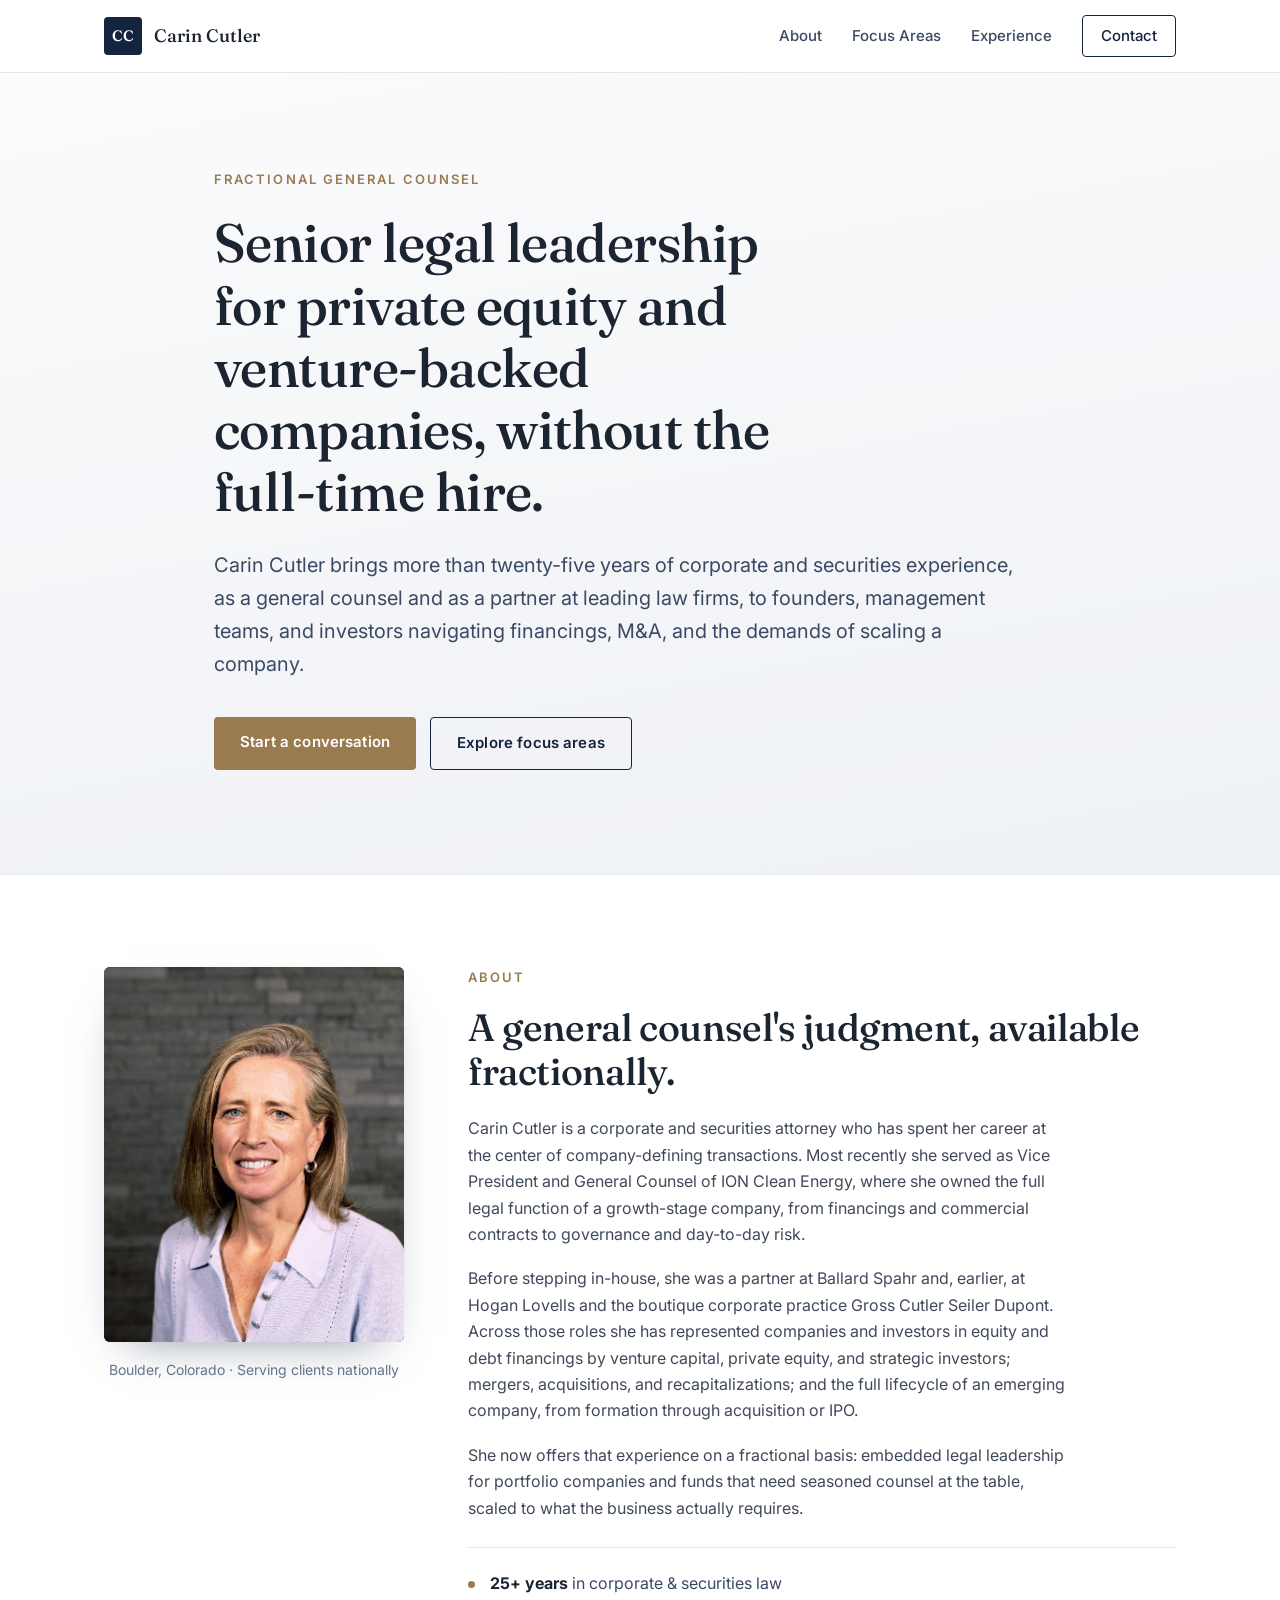
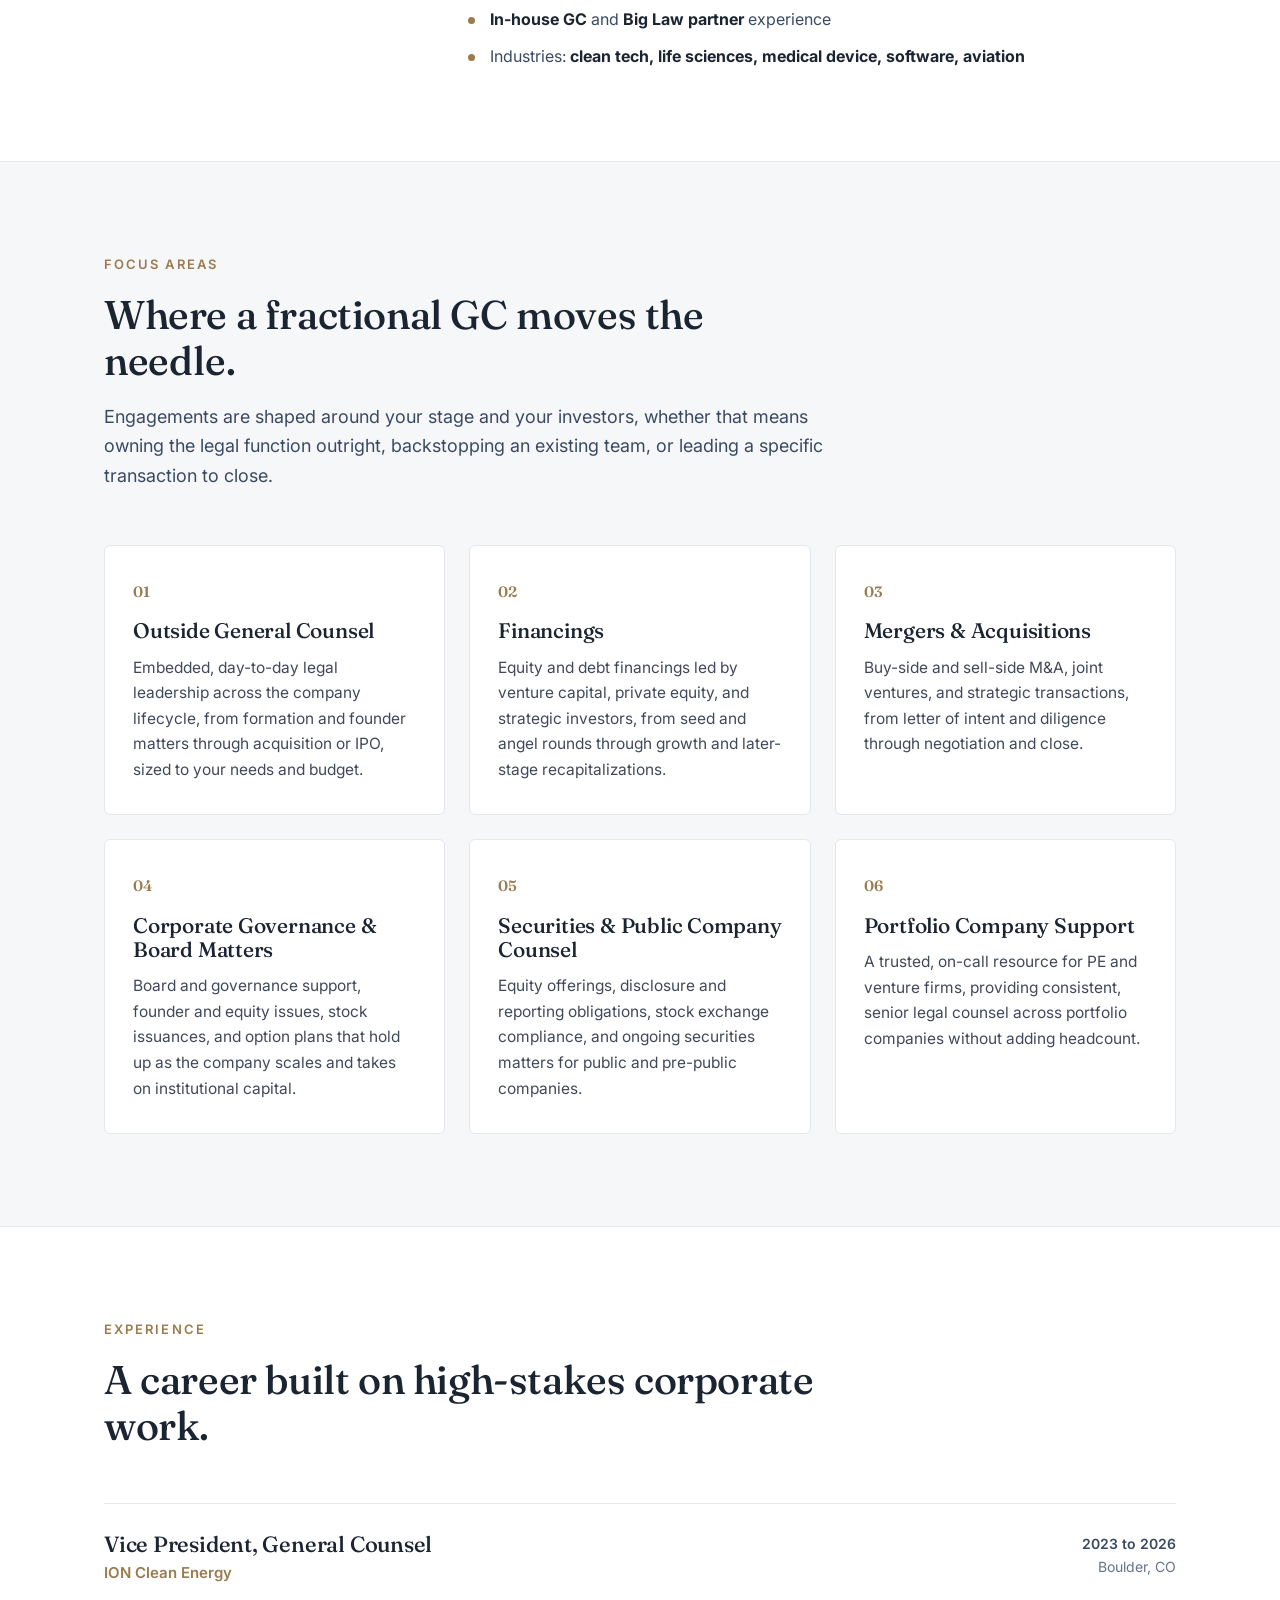
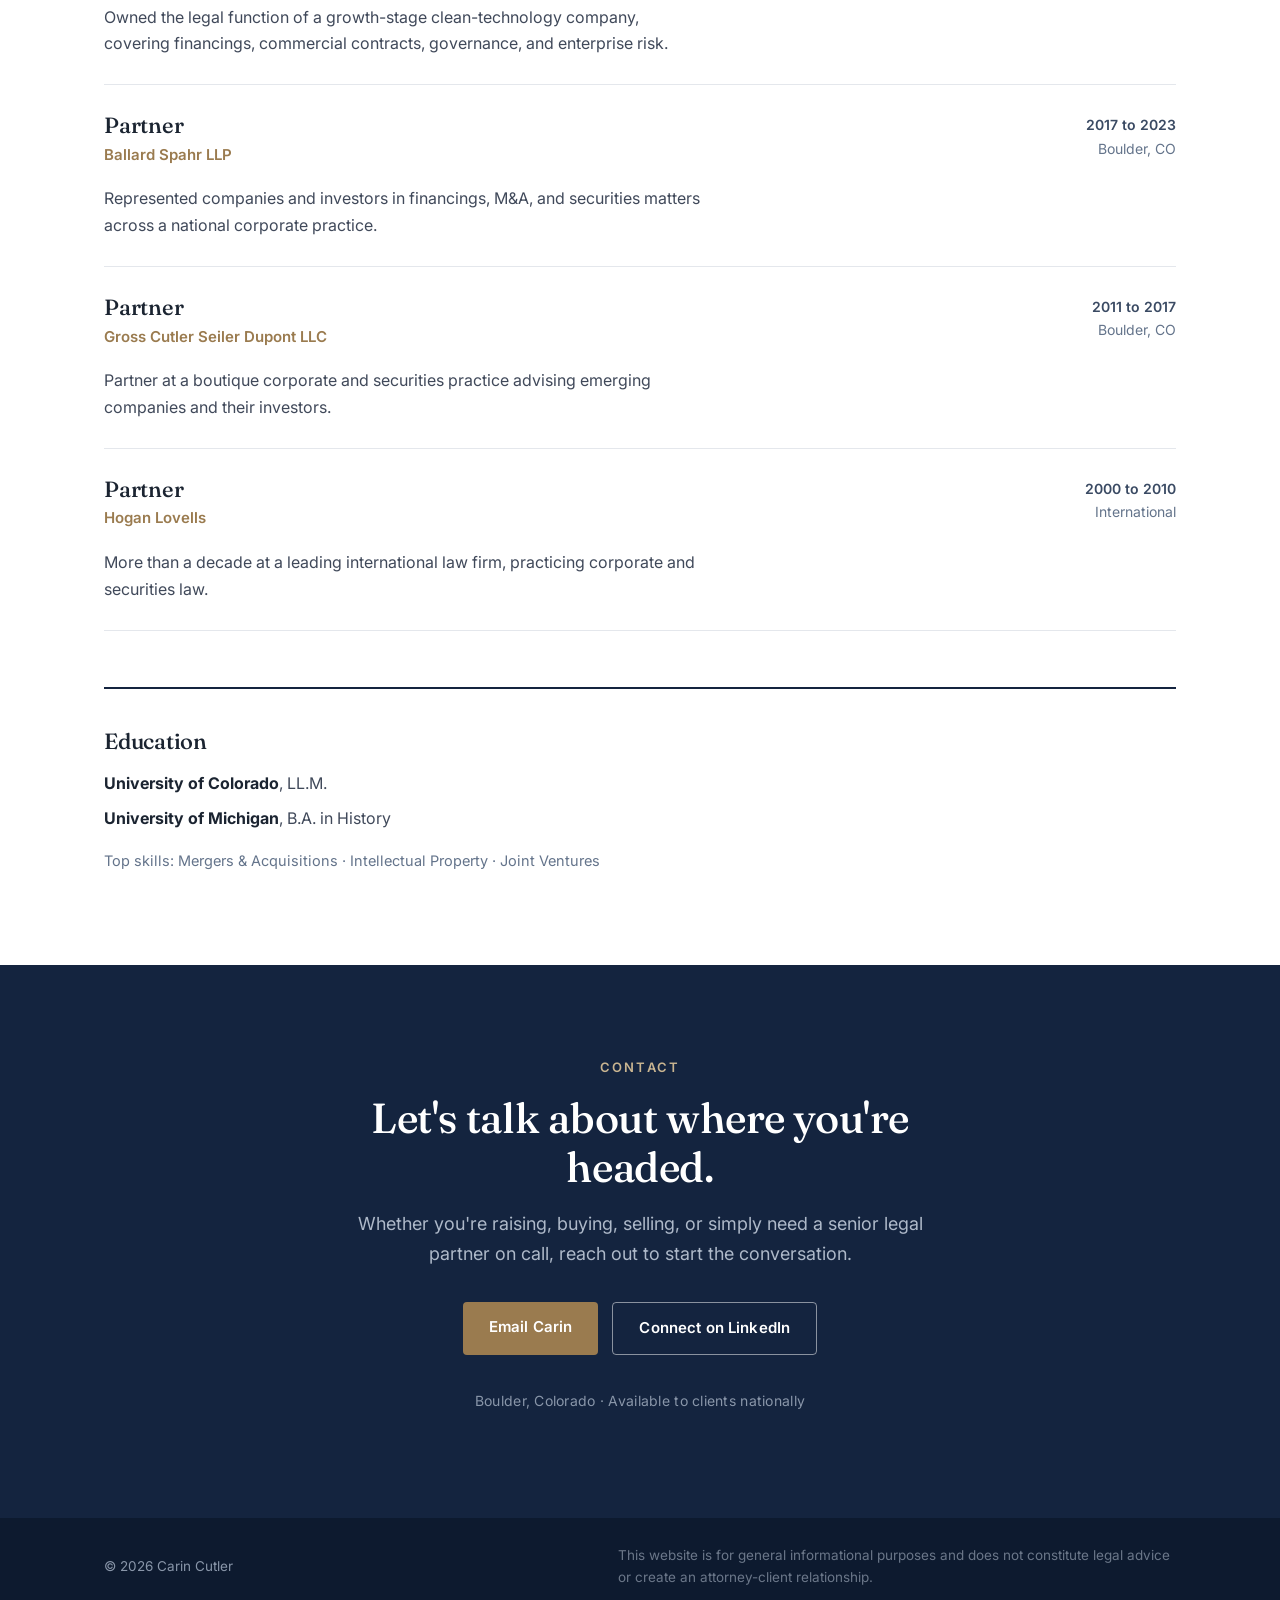
==== index.html @ dce1e3b2 "Remove em/en dashes from copy; rewrite for professional flow Co-Authored-By: Claude Opus 4.8 <norepl" ====
<!DOCTYPE html>
<html lang="en">
<head>
  <meta charset="UTF-8" />
  <meta name="viewport" content="width=device-width, initial-scale=1.0" />
  <title>Carin Cutler | Fractional General Counsel</title>
  <meta name="description" content="Carin Cutler provides fractional General Counsel services to private equity and venture-backed companies across corporate, securities, financings, and M&A matters." />
  <link rel="preconnect" href="https://fonts.googleapis.com" />
  <link rel="preconnect" href="https://fonts.gstatic.com" crossorigin />
  <link href="https://fonts.googleapis.com/css2?family=Fraunces:opsz,wght@9..144,400;9..144,500;9..144,600&family=Inter:wght@400;500;600&display=swap" rel="stylesheet" />
  <link rel="stylesheet" href="styles.css" />
</head>
<body>
  <header class="site-header" id="top">
    <div class="wrap header-inner">
      <a class="brand" href="#top">
        <span class="brand-mark">CC</span>
        <span class="brand-name">Carin Cutler</span>
      </a>
      <nav class="nav" aria-label="Primary">
        <a href="#about">About</a>
        <a href="#focus">Focus Areas</a>
        <a href="#experience">Experience</a>
        <a href="#contact" class="nav-cta">Contact</a>
      </nav>
    </div>
  </header>

  <main>
    <!-- HERO -->
    <section class="hero">
      <div class="wrap hero-inner">
        <p class="eyebrow">Fractional General Counsel</p>
        <h1>Senior legal leadership for private equity and venture-backed companies, without the full-time hire.</h1>
        <p class="lede">
          Carin Cutler brings more than twenty-five years of corporate and securities experience, as a
          general counsel and as a partner at leading law firms, to founders, management teams, and investors
          navigating financings, M&amp;A, and the demands of scaling a company.
        </p>
        <div class="hero-actions">
          <a class="btn btn-primary" href="#contact">Start a conversation</a>
          <a class="btn btn-ghost" href="#focus">Explore focus areas</a>
        </div>
      </div>
    </section>

    <!-- ABOUT -->
    <section class="section" id="about">
      <div class="wrap about-grid">
        <div class="about-portrait">
          <img class="portrait-frame" src="carin.jpg" alt="Carin Cutler" width="800" height="800" />
          <p class="portrait-note">Boulder, Colorado · Serving clients nationally</p>
        </div>
        <div class="about-body">
          <p class="section-label">About</p>
          <h2>A general counsel's judgment, available fractionally.</h2>
          <p>
            Carin Cutler is a corporate and securities attorney who has spent her career at the center of
            company-defining transactions. Most recently she served as Vice President and General Counsel of
            ION Clean Energy, where she owned the full legal function of a growth-stage company, from
            financings and commercial contracts to governance and day-to-day risk.
          </p>
          <p>
            Before stepping in-house, she was a partner at Ballard Spahr and, earlier, at Hogan Lovells and the
            boutique corporate practice Gross Cutler Seiler Dupont. Across those roles she has represented
            companies and investors in equity and debt financings by venture capital, private equity, and
            strategic investors; mergers, acquisitions, and recapitalizations; and the full lifecycle of an
            emerging company, from formation through acquisition or IPO.
          </p>
          <p>
            She now offers that experience on a fractional basis: embedded legal leadership for portfolio
            companies and funds that need seasoned counsel at the table, scaled to what the business actually
            requires.
          </p>
          <ul class="cred-list">
            <li><strong>25+ years</strong> in corporate &amp; securities law</li>
            <li><strong>In-house GC</strong> and <strong>Big Law partner</strong> experience</li>
            <li>Industries: <strong>clean tech, life sciences, medical device, software, aviation</strong></li>
          </ul>
        </div>
      </div>
    </section>

    <!-- FOCUS AREAS -->
    <section class="section section-alt" id="focus">
      <div class="wrap">
        <div class="section-head">
          <p class="section-label">Focus Areas</p>
          <h2>Where a fractional GC moves the needle.</h2>
          <p class="section-intro">
            Engagements are shaped around your stage and your investors, whether that means owning the legal
            function outright, backstopping an existing team, or leading a specific transaction to close.
          </p>
        </div>
        <div class="cards">
          <article class="card">
            <span class="card-num">01</span>
            <h3>Outside General Counsel</h3>
            <p>Embedded, day-to-day legal leadership across the company lifecycle, from formation and founder
               matters through acquisition or IPO, sized to your needs and budget.</p>
          </article>
          <article class="card">
            <span class="card-num">02</span>
            <h3>Financings</h3>
            <p>Equity and debt financings led by venture capital, private equity, and strategic investors, from
               seed and angel rounds through growth and later-stage recapitalizations.</p>
          </article>
          <article class="card">
            <span class="card-num">03</span>
            <h3>Mergers &amp; Acquisitions</h3>
            <p>Buy-side and sell-side M&amp;A, joint ventures, and strategic transactions, from letter of intent
               and diligence through negotiation and close.</p>
          </article>
          <article class="card">
            <span class="card-num">04</span>
            <h3>Corporate Governance &amp; Board Matters</h3>
            <p>Board and governance support, founder and equity issues, stock issuances, and option plans that
               hold up as the company scales and takes on institutional capital.</p>
          </article>
          <article class="card">
            <span class="card-num">05</span>
            <h3>Securities &amp; Public Company Counsel</h3>
            <p>Equity offerings, disclosure and reporting obligations, stock exchange compliance, and ongoing
               securities matters for public and pre-public companies.</p>
          </article>
          <article class="card">
            <span class="card-num">06</span>
            <h3>Portfolio Company Support</h3>
            <p>A trusted, on-call resource for PE and venture firms, providing consistent, senior legal counsel
               across portfolio companies without adding headcount.</p>
          </article>
        </div>
      </div>
    </section>

    <!-- EXPERIENCE -->
    <section class="section" id="experience">
      <div class="wrap">
        <div class="section-head">
          <p class="section-label">Experience</p>
          <h2>A career built on high-stakes corporate work.</h2>
        </div>
        <ol class="timeline">
          <li class="tl-item">
            <div class="tl-role">
              <h3>Vice President, General Counsel</h3>
              <span class="tl-org">ION Clean Energy</span>
            </div>
            <div class="tl-meta">
              <span class="tl-date">2023 to 2026</span>
              <span class="tl-loc">Boulder, CO</span>
            </div>
            <p class="tl-desc">Owned the legal function of a growth-stage clean-technology company, covering
               financings, commercial contracts, governance, and enterprise risk.</p>
          </li>
          <li class="tl-item">
            <div class="tl-role">
              <h3>Partner</h3>
              <span class="tl-org">Ballard Spahr LLP</span>
            </div>
            <div class="tl-meta">
              <span class="tl-date">2017 to 2023</span>
              <span class="tl-loc">Boulder, CO</span>
            </div>
            <p class="tl-desc">Represented companies and investors in financings, M&amp;A, and securities matters
               across a national corporate practice.</p>
          </li>
          <li class="tl-item">
            <div class="tl-role">
              <h3>Partner</h3>
              <span class="tl-org">Gross Cutler Seiler Dupont LLC</span>
            </div>
            <div class="tl-meta">
              <span class="tl-date">2011 to 2017</span>
              <span class="tl-loc">Boulder, CO</span>
            </div>
            <p class="tl-desc">Partner at a boutique corporate and securities practice advising emerging companies
               and their investors.</p>
          </li>
          <li class="tl-item">
            <div class="tl-role">
              <h3>Partner</h3>
              <span class="tl-org">Hogan Lovells</span>
            </div>
            <div class="tl-meta">
              <span class="tl-date">2000 to 2010</span>
              <span class="tl-loc">International</span>
            </div>
            <p class="tl-desc">More than a decade at a leading international law firm, practicing corporate and
               securities law.</p>
          </li>
        </ol>

        <div class="edu">
          <h3 class="edu-title">Education</h3>
          <ul class="edu-list">
            <li><strong>University of Colorado</strong>, LL.M.</li>
            <li><strong>University of Michigan</strong>, B.A. in History</li>
          </ul>
          <p class="edu-note">Top skills: Mergers &amp; Acquisitions · Intellectual Property · Joint Ventures</p>
        </div>
      </div>
    </section>

    <!-- CONTACT -->
    <section class="section section-dark" id="contact">
      <div class="wrap contact-inner">
        <p class="section-label light">Contact</p>
        <h2>Let's talk about where you're headed.</h2>
        <p class="contact-lede">
          Whether you're raising, buying, selling, or simply need a senior legal partner on call, reach out to
          start the conversation.
        </p>
        <div class="contact-actions">
          <a class="btn btn-primary" href="mailto:carin@mccauleyst.com">Email Carin</a>
          <a class="btn btn-ghost light" href="https://www.linkedin.com/in/carin-cutler-2821a03/" target="_blank" rel="noopener">Connect on LinkedIn</a>
        </div>
        <p class="contact-fineprint">Boulder, Colorado · Available to clients nationally</p>
      </div>
    </section>
  </main>

  <footer class="site-footer">
    <div class="wrap footer-inner">
      <span>© <span id="year"></span> Carin Cutler</span>
      <span class="footer-disclaimer">This website is for general informational purposes and does not constitute legal advice or create an attorney-client relationship.</span>
    </div>
  </footer>

  <script>
    document.getElementById('year').textContent = new Date().getFullYear();
  </script>
</body>
</html>
---- styles.css ----
/* ------------------------------------------------------------------
   Carin Cutler — Fractional General Counsel
   Clean, corporate style. Navy / slate palette.
------------------------------------------------------------------- */

:root {
  --navy: #14243f;
  --navy-deep: #0d1a2f;
  --slate: #3a4a63;
  --slate-light: #64748b;
  --accent: #9a7b4f;      /* muted brass — restrained, premium */
  --ink: #1b2431;
  --body: #40495a;
  --line: #e4e7ec;
  --bg: #ffffff;
  --bg-alt: #f6f7f9;
  --bg-dark: #14243f;
  --max: 1120px;
  --serif: "Fraunces", Georgia, "Times New Roman", serif;
  --sans: "Inter", -apple-system, BlinkMacSystemFont, "Segoe UI", Roboto, Helvetica, Arial, sans-serif;
}

* { box-sizing: border-box; }

html { scroll-behavior: smooth; }

body {
  margin: 0;
  font-family: var(--sans);
  color: var(--body);
  background: var(--bg);
  line-height: 1.65;
  -webkit-font-smoothing: antialiased;
  text-rendering: optimizeLegibility;
}

.wrap {
  width: 100%;
  max-width: var(--max);
  margin: 0 auto;
  padding: 0 24px;
}

h1, h2, h3 {
  font-family: var(--serif);
  color: var(--ink);
  font-weight: 500;
  letter-spacing: -0.01em;
  line-height: 1.15;
  margin: 0;
}

a { color: var(--navy); text-decoration: none; }

/* ---------- Header ---------- */
.site-header {
  position: sticky;
  top: 0;
  z-index: 50;
  background: rgba(255, 255, 255, 0.9);
  backdrop-filter: saturate(180%) blur(10px);
  border-bottom: 1px solid var(--line);
}
.header-inner {
  display: flex;
  align-items: center;
  justify-content: space-between;
  height: 72px;
}
.brand { display: inline-flex; align-items: center; gap: 12px; }
.brand-mark {
  display: grid;
  place-items: center;
  width: 38px; height: 38px;
  background: var(--navy);
  color: #fff;
  font-family: var(--serif);
  font-weight: 600;
  font-size: 15px;
  letter-spacing: 0.02em;
  border-radius: 4px;
}
.brand-name {
  font-family: var(--serif);
  font-size: 18px;
  color: var(--ink);
  font-weight: 500;
}
.nav { display: flex; align-items: center; gap: 30px; }
.nav a {
  font-size: 15px;
  color: var(--slate);
  font-weight: 500;
  transition: color 0.15s ease;
}
.nav a:hover { color: var(--navy); }
.nav-cta {
  padding: 8px 18px;
  border: 1px solid var(--navy);
  border-radius: 4px;
  color: var(--navy) !important;
}
.nav-cta:hover { background: var(--navy); color: #fff !important; }

/* ---------- Buttons ---------- */
.btn {
  display: inline-block;
  padding: 13px 26px;
  border-radius: 4px;
  font-weight: 600;
  font-size: 15px;
  letter-spacing: 0.01em;
  transition: transform 0.12s ease, background 0.15s ease, color 0.15s ease;
}
.btn:hover { transform: translateY(-1px); }
.btn-primary { background: var(--accent); color: #fff; }
.btn-primary:hover { background: #856a43; }
.btn-ghost { border: 1px solid var(--navy); color: var(--navy); }
.btn-ghost:hover { background: var(--navy); color: #fff; }
.btn-ghost.light { border-color: rgba(255,255,255,0.5); color: #fff; }
.btn-ghost.light:hover { background: #fff; color: var(--navy); }

/* ---------- Hero ---------- */
.hero {
  background: linear-gradient(170deg, #fbfbfc 0%, #eef1f5 100%);
  border-bottom: 1px solid var(--line);
}
.hero-inner {
  padding: 96px 24px 104px;
  max-width: 900px;
}
.eyebrow {
  text-transform: uppercase;
  letter-spacing: 0.16em;
  font-size: 13px;
  font-weight: 600;
  color: var(--accent);
  margin: 0 0 22px;
}
.hero h1 {
  font-size: clamp(34px, 5vw, 54px);
  max-width: 16ch;
  margin-bottom: 26px;
}
.lede {
  font-size: clamp(17px, 2vw, 20px);
  color: var(--slate);
  max-width: 62ch;
  margin: 0 0 36px;
}
.hero-actions { display: flex; flex-wrap: wrap; gap: 14px; }

/* ---------- Sections ---------- */
.section { padding: 92px 0; }
.section-alt { background: var(--bg-alt); border-top: 1px solid var(--line); border-bottom: 1px solid var(--line); }
.section-label {
  text-transform: uppercase;
  letter-spacing: 0.16em;
  font-size: 13px;
  font-weight: 600;
  color: var(--accent);
  margin: 0 0 16px;
}
.section-label.light { color: #c9b591; }
.section-head { max-width: 720px; margin-bottom: 54px; }
.section-head h2 { font-size: clamp(28px, 3.6vw, 40px); margin-bottom: 18px; }
.section-intro { font-size: 18px; color: var(--slate); margin: 0; }

/* ---------- About ---------- */
.about-grid {
  display: grid;
  grid-template-columns: 300px 1fr;
  gap: 64px;
  align-items: start;
}
.portrait-frame {
  aspect-ratio: 4 / 5;
  background: linear-gradient(160deg, var(--navy) 0%, var(--navy-deep) 100%);
  border-radius: 6px;
  display: grid;
  place-items: center;
  box-shadow: 0 20px 45px -25px rgba(20, 36, 63, 0.55);
}
img.portrait-frame {
  display: block;
  width: 100%;
  height: auto;
  object-fit: cover;
  object-position: center top;
}
.portrait-mono {
  font-family: var(--serif);
  font-size: 72px;
  color: rgba(255,255,255,0.92);
  letter-spacing: 0.04em;
}
.portrait-note {
  margin: 16px 0 0;
  font-size: 14px;
  color: var(--slate-light);
  text-align: center;
}
.about-body h2 { font-size: clamp(26px, 3.4vw, 38px); margin-bottom: 22px; }
.about-body p { margin: 0 0 18px; max-width: 60ch; }
.cred-list {
  list-style: none;
  padding: 22px 0 0;
  margin: 26px 0 0;
  border-top: 1px solid var(--line);
  display: grid;
  gap: 10px;
}
.cred-list li { position: relative; padding-left: 22px; color: var(--slate); }
.cred-list li::before {
  content: "";
  position: absolute; left: 0; top: 11px;
  width: 7px; height: 7px;
  background: var(--accent);
  border-radius: 50%;
}
.cred-list strong { color: var(--ink); }

/* ---------- Cards ---------- */
.cards {
  display: grid;
  grid-template-columns: repeat(3, 1fr);
  gap: 24px;
}
.card {
  background: #fff;
  border: 1px solid var(--line);
  border-radius: 6px;
  padding: 32px 28px;
  transition: transform 0.15s ease, box-shadow 0.2s ease, border-color 0.2s ease;
}
.card:hover {
  transform: translateY(-3px);
  box-shadow: 0 18px 40px -28px rgba(20, 36, 63, 0.5);
  border-color: #d3d8e0;
}
.card-num {
  font-family: var(--serif);
  font-size: 15px;
  color: var(--accent);
  font-weight: 600;
}
.card h3 { font-size: 21px; margin: 14px 0 12px; }
.card p { margin: 0; font-size: 15.5px; color: var(--body); }

/* ---------- Timeline ---------- */
.timeline { list-style: none; margin: 0; padding: 0; }
.tl-item {
  display: grid;
  grid-template-columns: 1fr 220px;
  gap: 12px 40px;
  padding: 28px 0;
  border-top: 1px solid var(--line);
}
.tl-item:last-child { border-bottom: 1px solid var(--line); }
.tl-role h3 { font-size: 22px; }
.tl-org { display: block; margin-top: 4px; color: var(--accent); font-weight: 600; font-size: 15px; }
.tl-meta { text-align: right; color: var(--slate-light); font-size: 14px; }
.tl-meta .tl-date { display: block; font-weight: 600; color: var(--slate); }
.tl-desc { grid-column: 1 / 2; margin: 6px 0 0; max-width: 60ch; }

.edu { margin-top: 56px; padding-top: 40px; border-top: 2px solid var(--navy); }
.edu-title { font-size: 22px; margin-bottom: 16px; }
.edu-list { list-style: none; padding: 0; margin: 0 0 18px; display: grid; gap: 8px; }
.edu-list strong { color: var(--ink); }
.edu-note { color: var(--slate-light); font-size: 14.5px; margin: 0; }

/* ---------- Contact (dark) ---------- */
.section-dark { background: var(--bg-dark); color: #cdd5e0; }
.contact-inner { max-width: 720px; text-align: center; margin: 0 auto; }
.section-dark h2 { color: #fff; font-size: clamp(28px, 3.8vw, 42px); margin-bottom: 18px; }
.contact-lede { font-size: 18px; color: #aeb9c9; margin: 0 auto 34px; max-width: 54ch; }
.contact-actions { display: flex; flex-wrap: wrap; gap: 14px; justify-content: center; }
.contact-fineprint { margin-top: 34px; font-size: 14px; color: #8996a9; letter-spacing: 0.02em; }

/* ---------- Footer ---------- */
.site-footer {
  background: var(--navy-deep);
  color: #8996a9;
  padding: 26px 0;
  font-size: 13.5px;
}
.footer-inner {
  display: flex;
  flex-wrap: wrap;
  gap: 10px 28px;
  align-items: center;
  justify-content: space-between;
}
.footer-disclaimer { max-width: 62ch; color: #6b7789; }

/* ---------- Responsive ---------- */
@media (max-width: 860px) {
  .nav { gap: 18px; }
  .nav a:not(.nav-cta) { display: none; }
  .about-grid { grid-template-columns: 1fr; gap: 36px; }
  .portrait-frame { max-width: 260px; }
  .portrait-note { text-align: left; }
  .cards { grid-template-columns: 1fr; }
  .tl-item { grid-template-columns: 1fr; }
  .tl-meta { text-align: left; }
  .tl-desc { grid-column: 1; }
}
@media (max-width: 520px) {
  .hero-inner { padding: 64px 24px 72px; }
  .section { padding: 64px 0; }
}
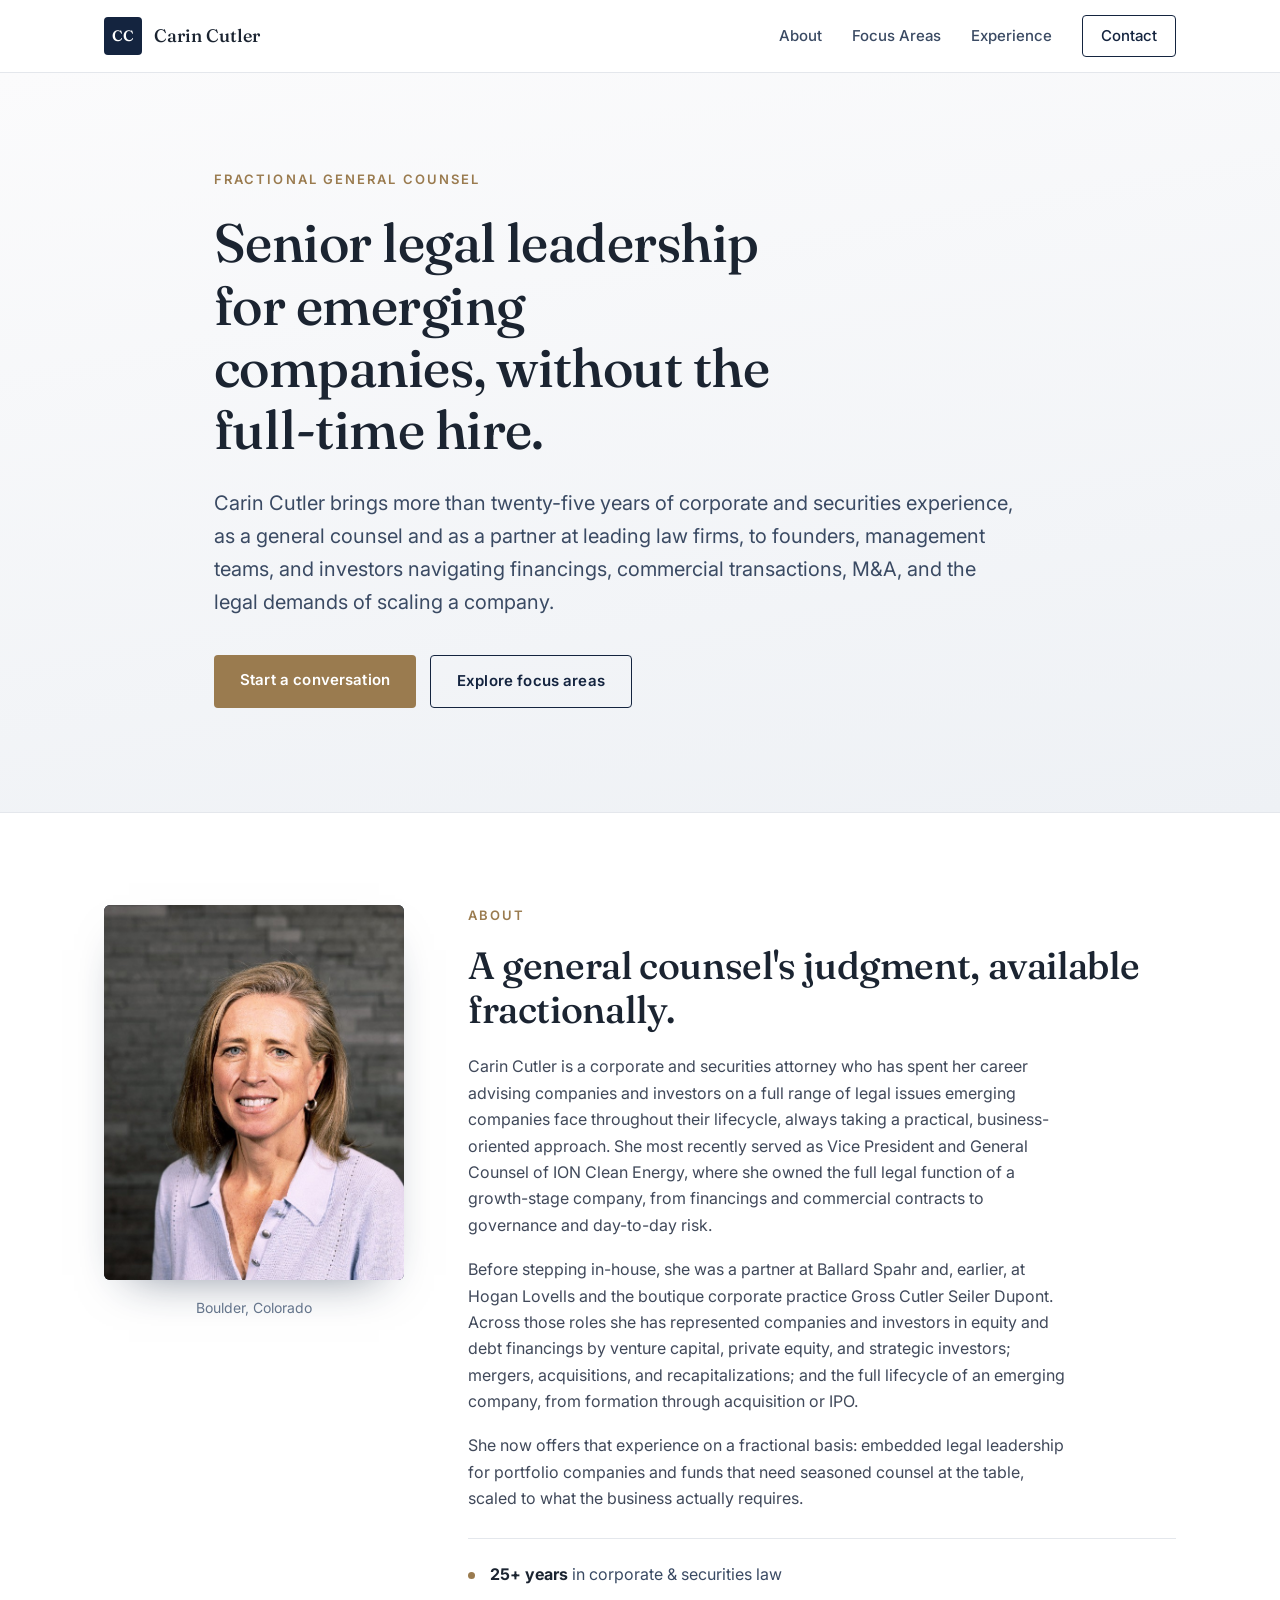
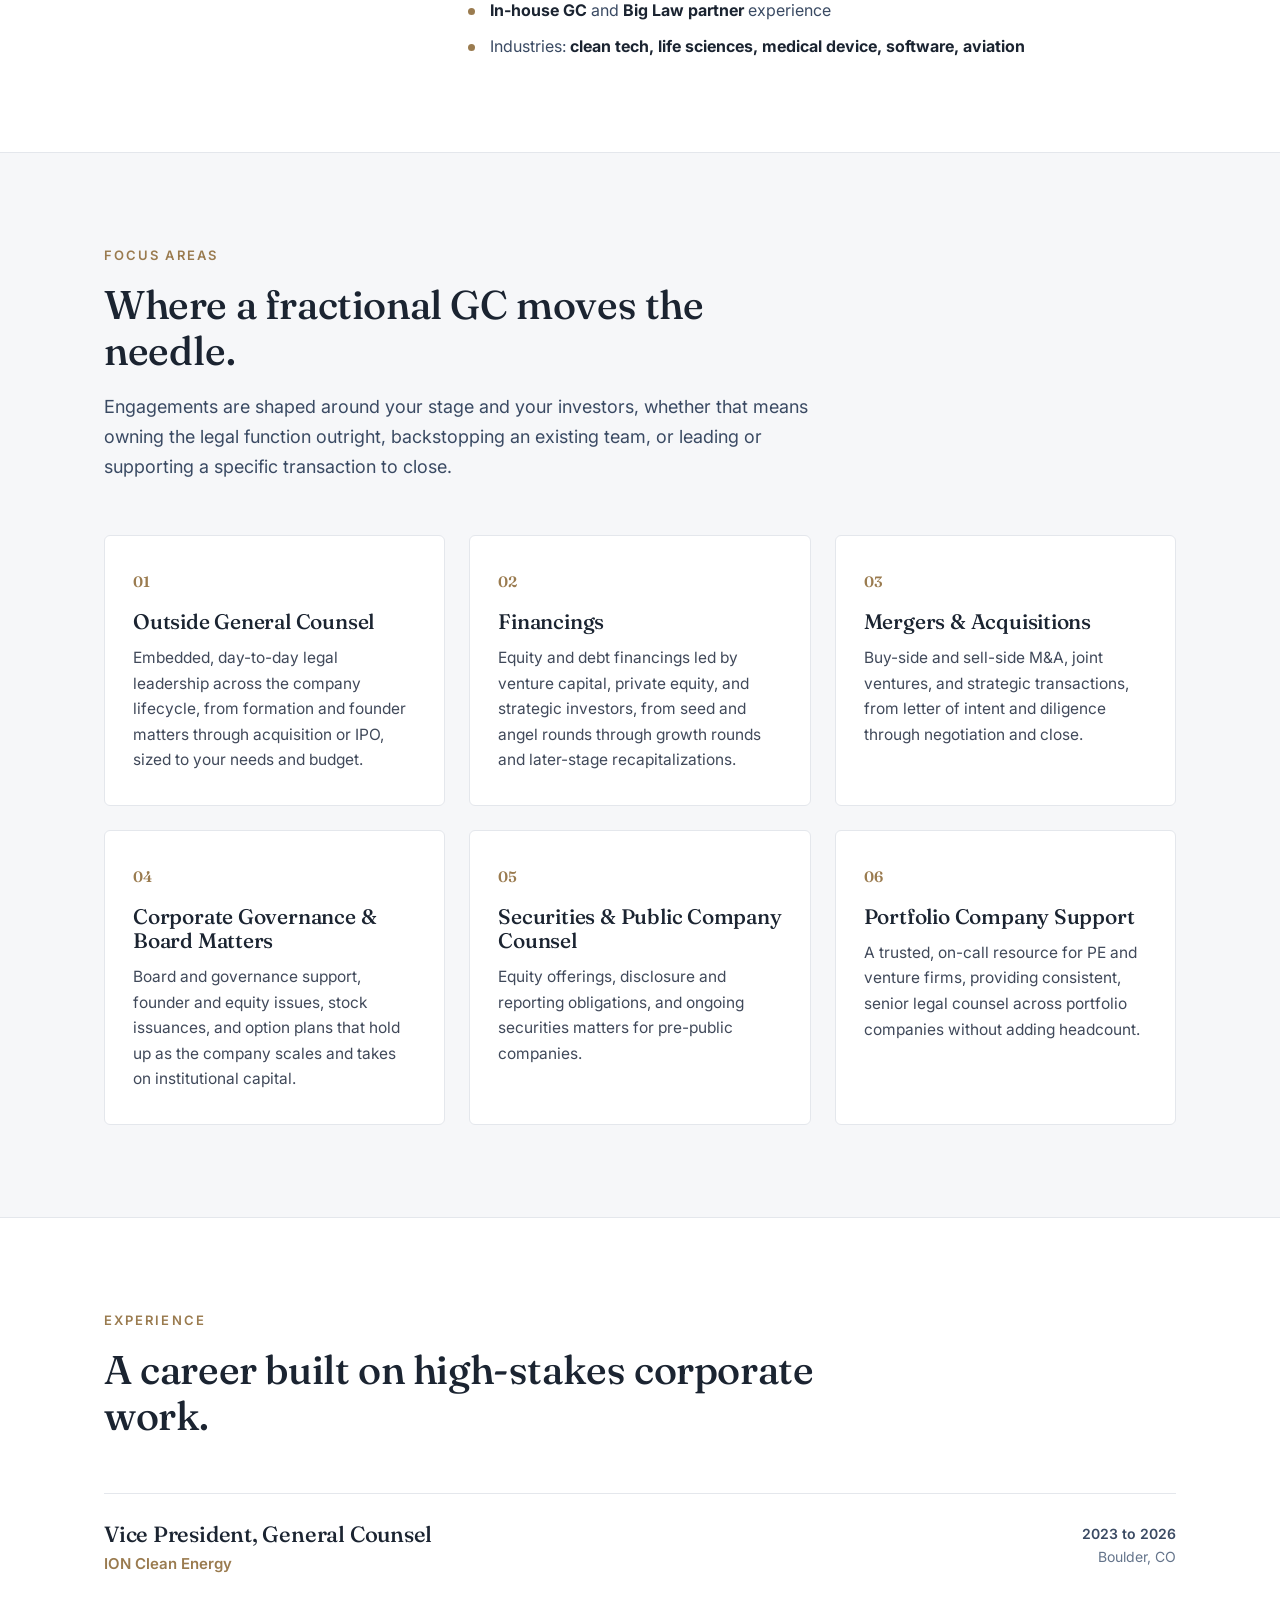
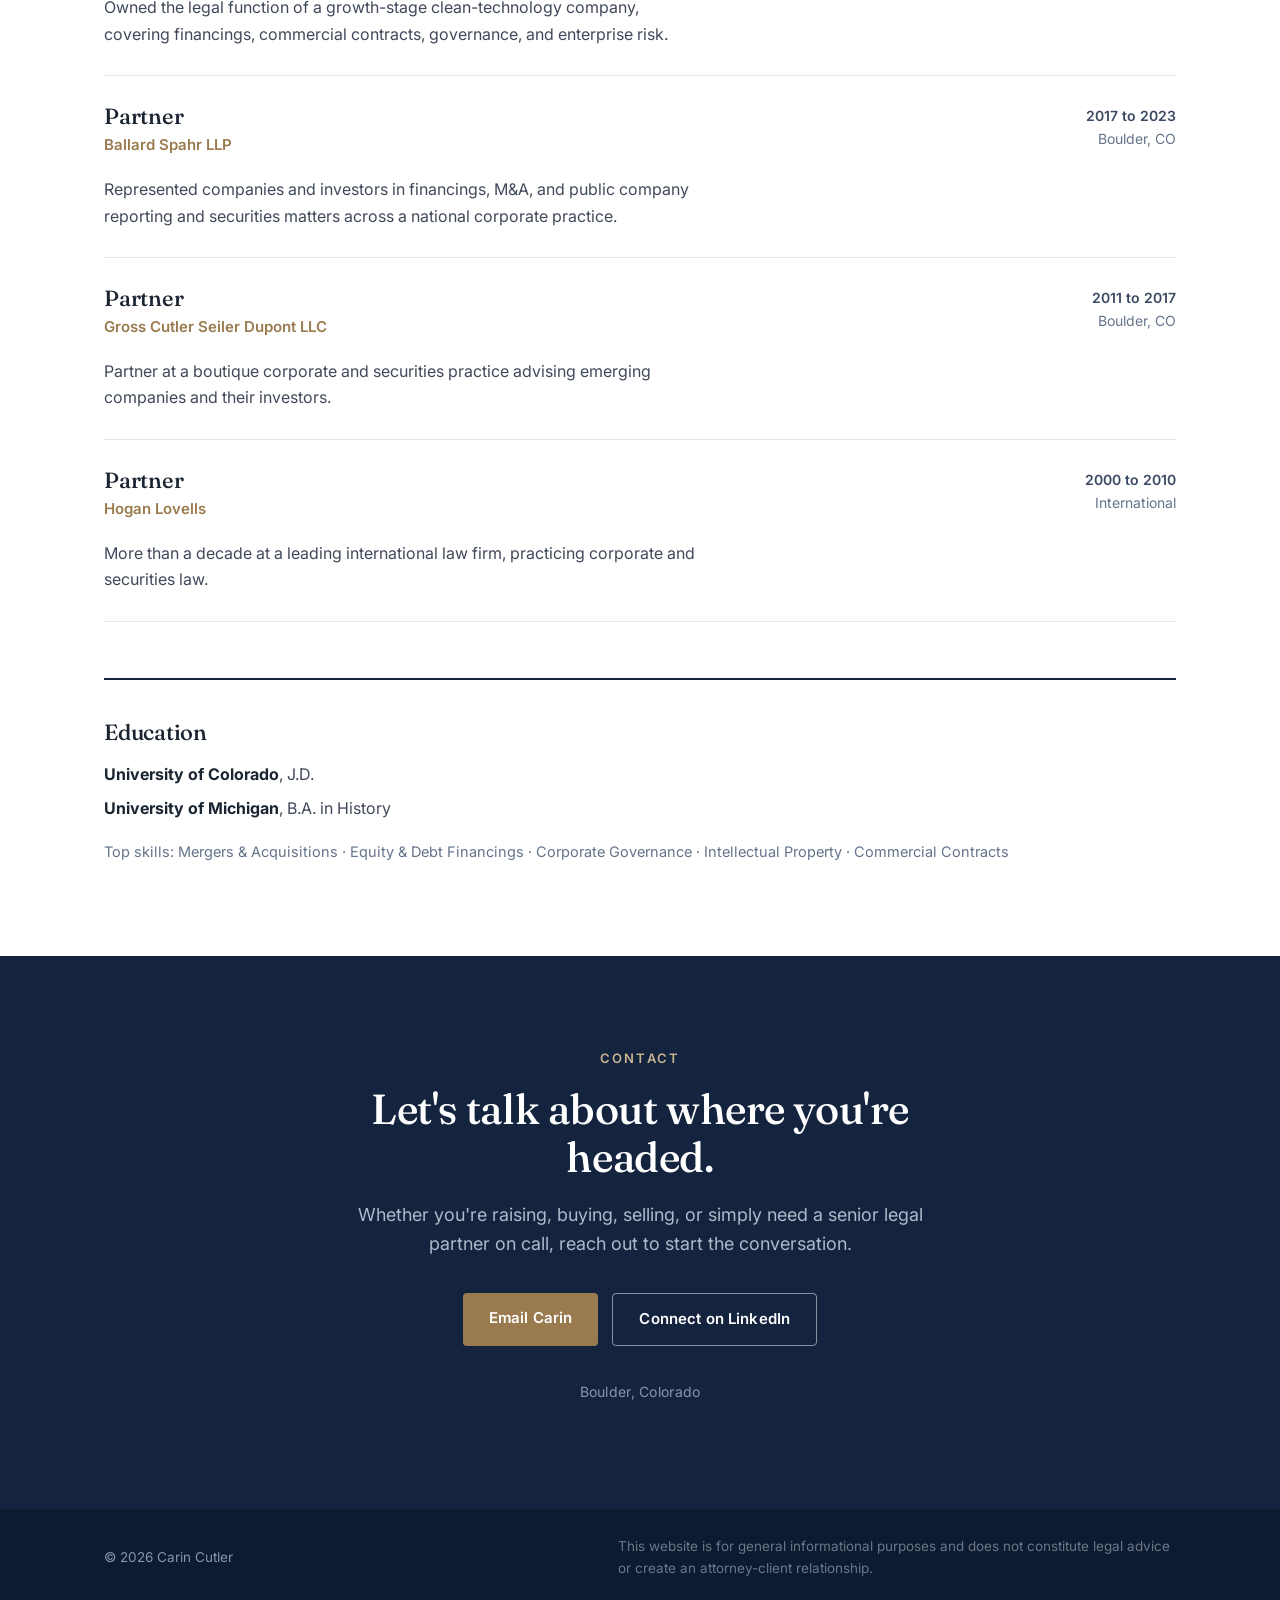
==== commit 9c160e1b: "Apply Carin's redline edits to site copy Co-Authored-By: Claude Opus 4.8 <noreply@anthropic.com>" ====
--- a/index.html
+++ b/index.html
@@ -4,7 +4,7 @@
   <meta charset="UTF-8" />
   <meta name="viewport" content="width=device-width, initial-scale=1.0" />
   <title>Carin Cutler | Fractional General Counsel</title>
-  <meta name="description" content="Carin Cutler provides fractional General Counsel services to private equity and venture-backed companies across corporate, securities, financings, and M&A matters." />
+  <meta name="description" content="Carin Cutler provides fractional General Counsel services to emerging companies across corporate governance, commercial transactions, financings, and M&A matters." />
   <link rel="preconnect" href="https://fonts.googleapis.com" />
   <link rel="preconnect" href="https://fonts.gstatic.com" crossorigin />
   <link href="https://fonts.googleapis.com/css2?family=Fraunces:opsz,wght@9..144,400;9..144,500;9..144,600&family=Inter:wght@400;500;600&display=swap" rel="stylesheet" />
@@ -31,11 +31,11 @@
     <section class="hero">
       <div class="wrap hero-inner">
         <p class="eyebrow">Fractional General Counsel</p>
-        <h1>Senior legal leadership for private equity and venture-backed companies, without the full-time hire.</h1>
+        <h1>Senior legal leadership for emerging companies, without the full-time hire.</h1>
         <p class="lede">
           Carin Cutler brings more than twenty-five years of corporate and securities experience, as a
           general counsel and as a partner at leading law firms, to founders, management teams, and investors
-          navigating financings, M&amp;A, and the demands of scaling a company.
+          navigating financings, commercial transactions, M&amp;A, and the legal demands of scaling a company.
         </p>
         <div class="hero-actions">
           <a class="btn btn-primary" href="#contact">Start a conversation</a>
@@ -49,15 +49,16 @@
       <div class="wrap about-grid">
         <div class="about-portrait">
           <img class="portrait-frame" src="carin.jpg" alt="Carin Cutler" width="800" height="800" />
-          <p class="portrait-note">Boulder, Colorado · Serving clients nationally</p>
+          <p class="portrait-note">Boulder, Colorado</p>
         </div>
         <div class="about-body">
           <p class="section-label">About</p>
           <h2>A general counsel's judgment, available fractionally.</h2>
           <p>
-            Carin Cutler is a corporate and securities attorney who has spent her career at the center of
-            company-defining transactions. Most recently she served as Vice President and General Counsel of
-            ION Clean Energy, where she owned the full legal function of a growth-stage company, from
+            Carin Cutler is a corporate and securities attorney who has spent her career advising companies and
+            investors on a full range of legal issues emerging companies face throughout their lifecycle, always
+            taking a practical, business-oriented approach. She most recently served as Vice President and General
+            Counsel of ION Clean Energy, where she owned the full legal function of a growth-stage company, from
             financings and commercial contracts to governance and day-to-day risk.
           </p>
           <p>
@@ -89,7 +90,7 @@
           <h2>Where a fractional GC moves the needle.</h2>
           <p class="section-intro">
             Engagements are shaped around your stage and your investors, whether that means owning the legal
-            function outright, backstopping an existing team, or leading a specific transaction to close.
+            function outright, backstopping an existing team, or leading or supporting a specific transaction to close.
           </p>
         </div>
         <div class="cards">
@@ -103,7 +104,7 @@
             <span class="card-num">02</span>
             <h3>Financings</h3>
             <p>Equity and debt financings led by venture capital, private equity, and strategic investors, from
-               seed and angel rounds through growth and later-stage recapitalizations.</p>
+               seed and angel rounds through growth rounds and later-stage recapitalizations.</p>
           </article>
           <article class="card">
             <span class="card-num">03</span>
@@ -120,8 +121,8 @@
           <article class="card">
             <span class="card-num">05</span>
             <h3>Securities &amp; Public Company Counsel</h3>
-            <p>Equity offerings, disclosure and reporting obligations, stock exchange compliance, and ongoing
-               securities matters for public and pre-public companies.</p>
+            <p>Equity offerings, disclosure and reporting obligations, and ongoing securities matters for
+               pre-public companies.</p>
           </article>
           <article class="card">
             <span class="card-num">06</span>
@@ -162,8 +163,8 @@
               <span class="tl-date">2017 to 2023</span>
               <span class="tl-loc">Boulder, CO</span>
             </div>
-            <p class="tl-desc">Represented companies and investors in financings, M&amp;A, and securities matters
-               across a national corporate practice.</p>
+            <p class="tl-desc">Represented companies and investors in financings, M&amp;A, and public company
+               reporting and securities matters across a national corporate practice.</p>
           </li>
           <li class="tl-item">
             <div class="tl-role">
@@ -194,10 +195,10 @@
         <div class="edu">
           <h3 class="edu-title">Education</h3>
           <ul class="edu-list">
-            <li><strong>University of Colorado</strong>, LL.M.</li>
+            <li><strong>University of Colorado</strong>, J.D.</li>
             <li><strong>University of Michigan</strong>, B.A. in History</li>
           </ul>
-          <p class="edu-note">Top skills: Mergers &amp; Acquisitions · Intellectual Property · Joint Ventures</p>
+          <p class="edu-note">Top skills: Mergers &amp; Acquisitions · Equity &amp; Debt Financings · Corporate Governance · Intellectual Property · Commercial Contracts</p>
         </div>
       </div>
     </section>
@@ -215,7 +216,7 @@
           <a class="btn btn-primary" href="mailto:carin@mccauleyst.com">Email Carin</a>
           <a class="btn btn-ghost light" href="https://www.linkedin.com/in/carin-cutler-2821a03/" target="_blank" rel="noopener">Connect on LinkedIn</a>
         </div>
-        <p class="contact-fineprint">Boulder, Colorado · Available to clients nationally</p>
+        <p class="contact-fineprint">Boulder, Colorado</p>
       </div>
     </section>
   </main>
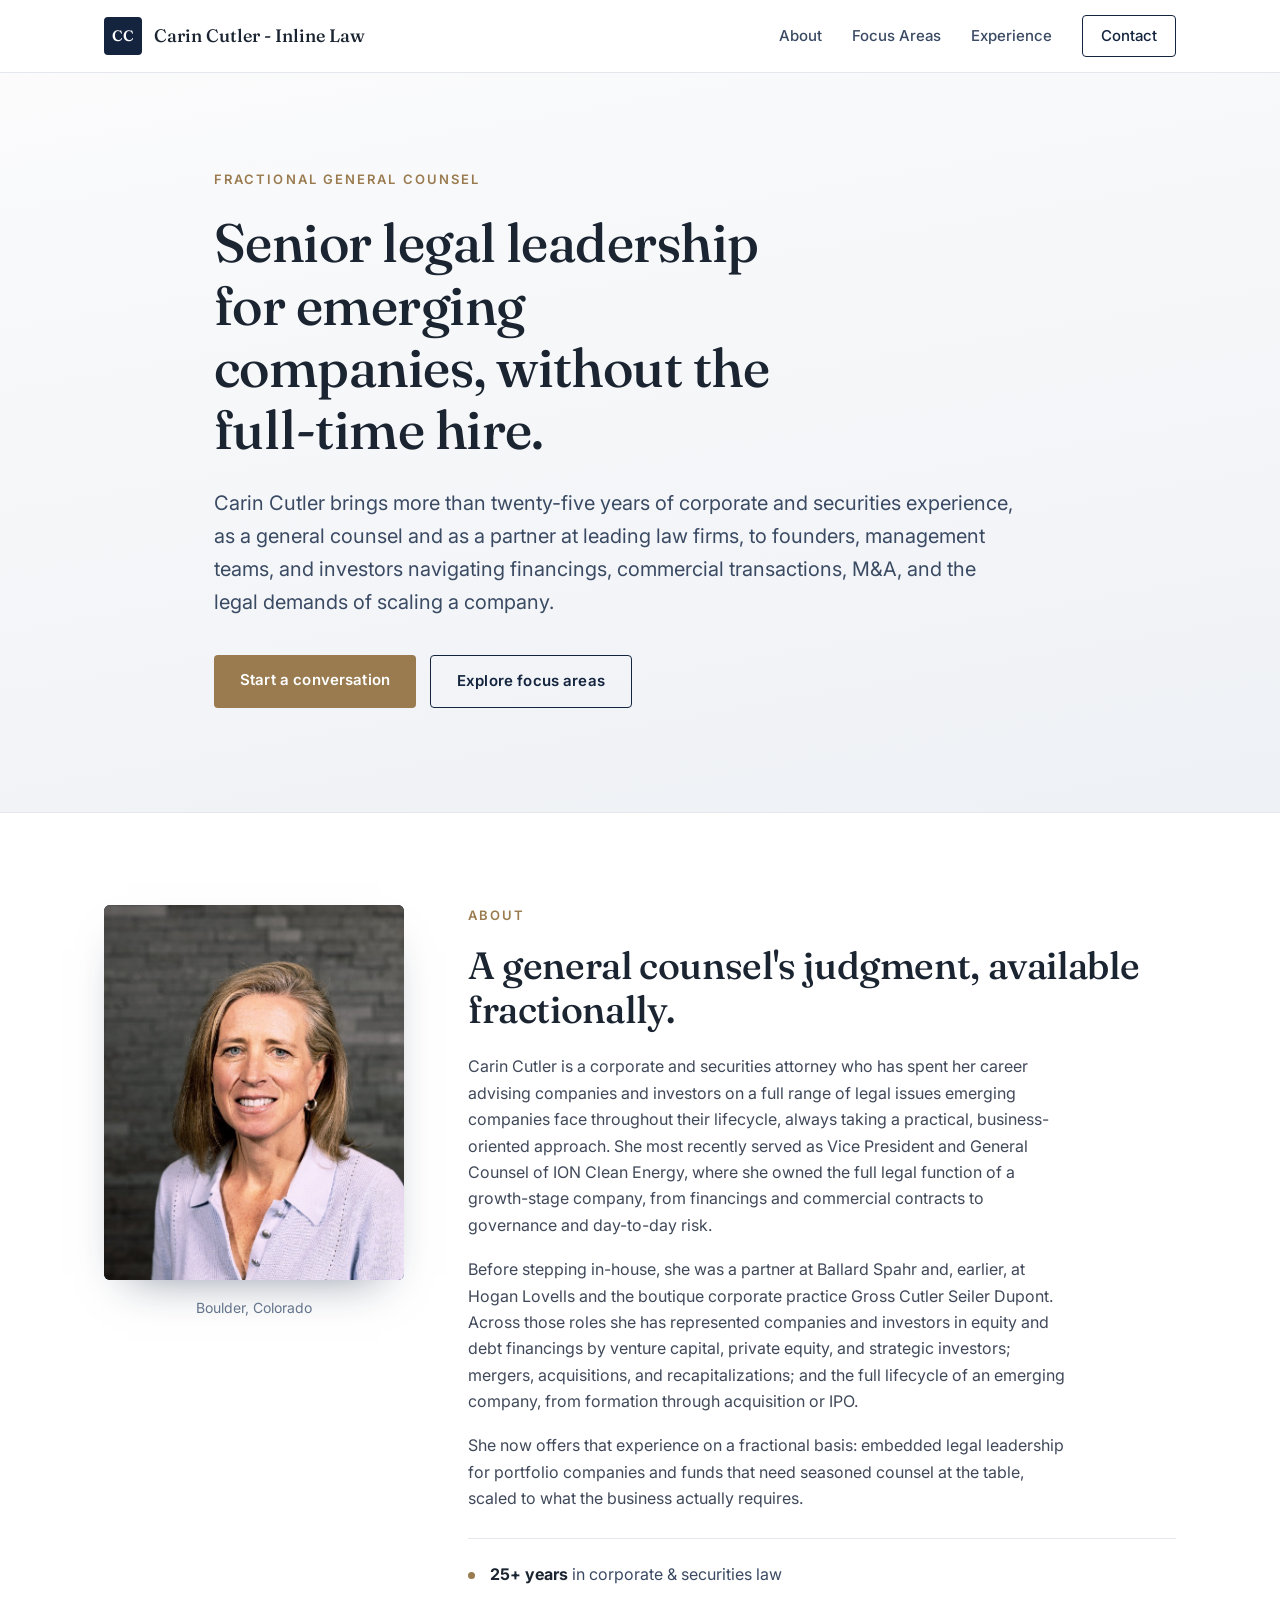
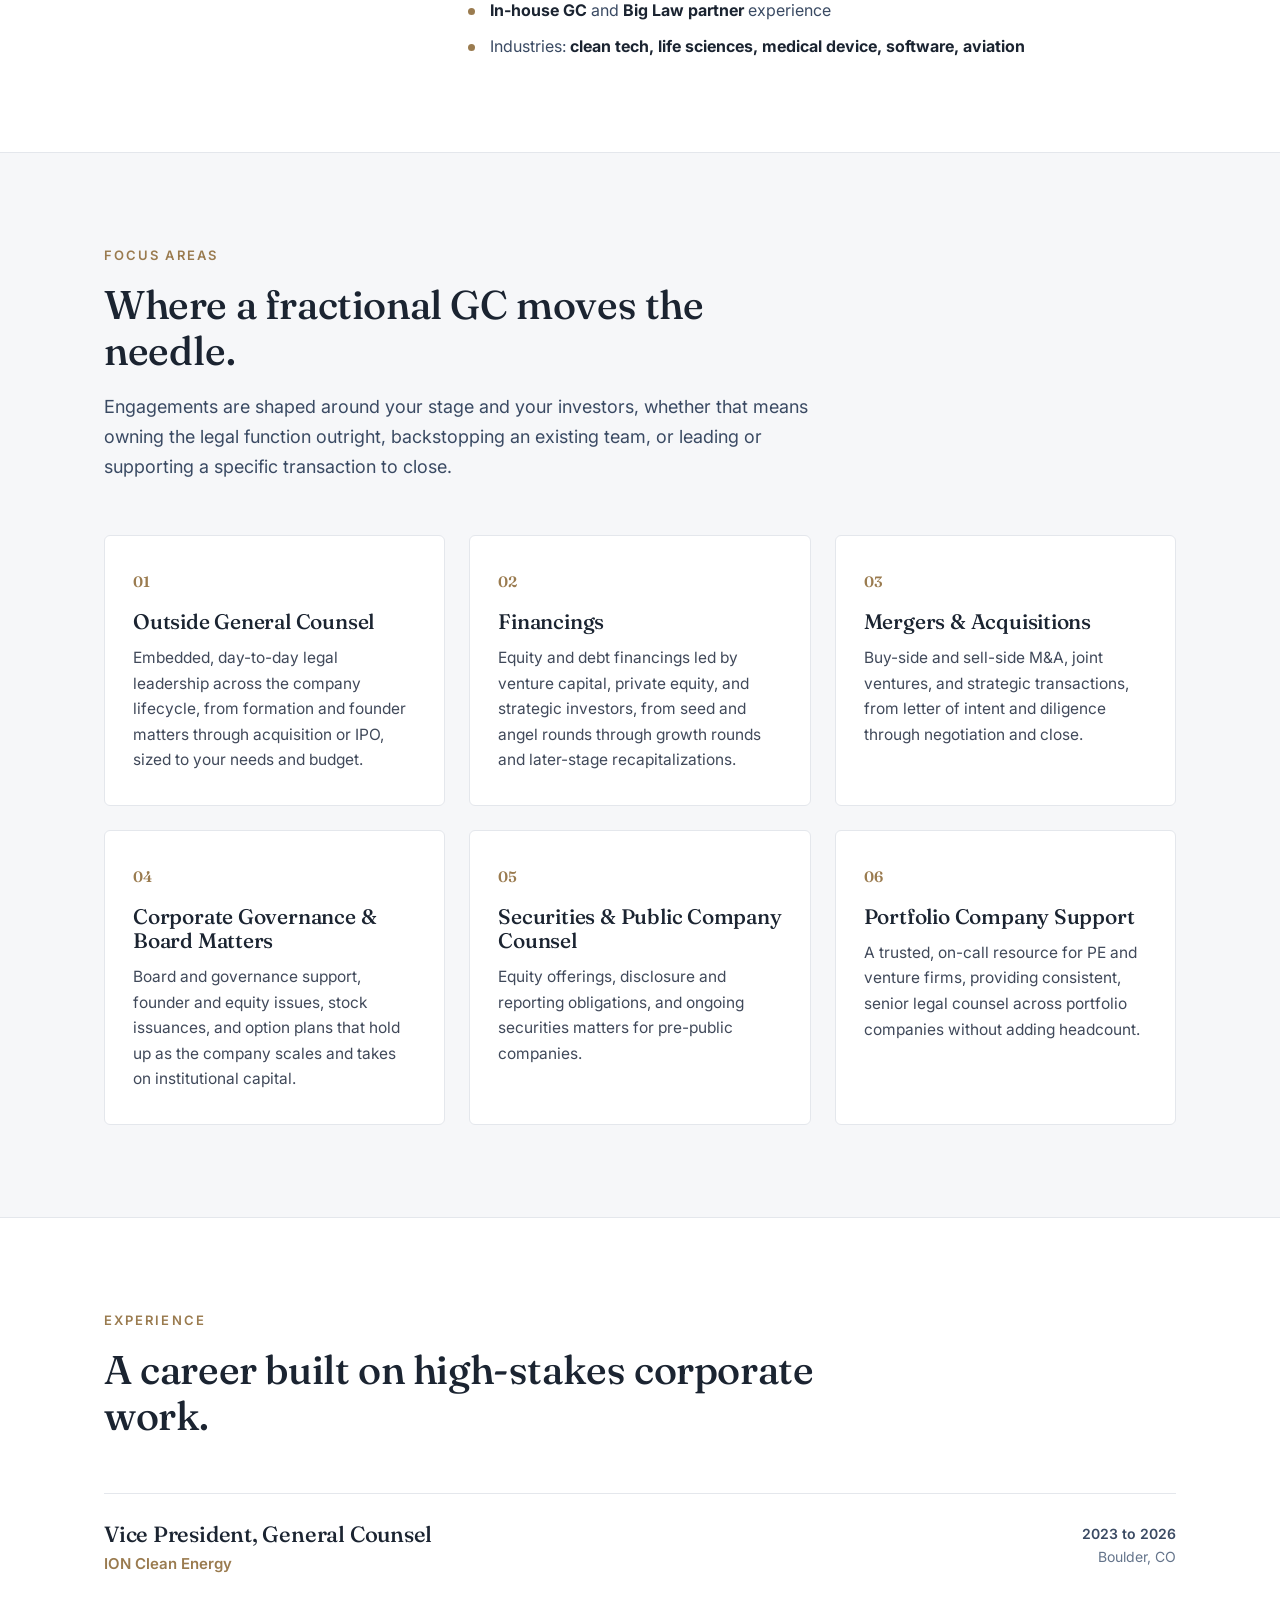
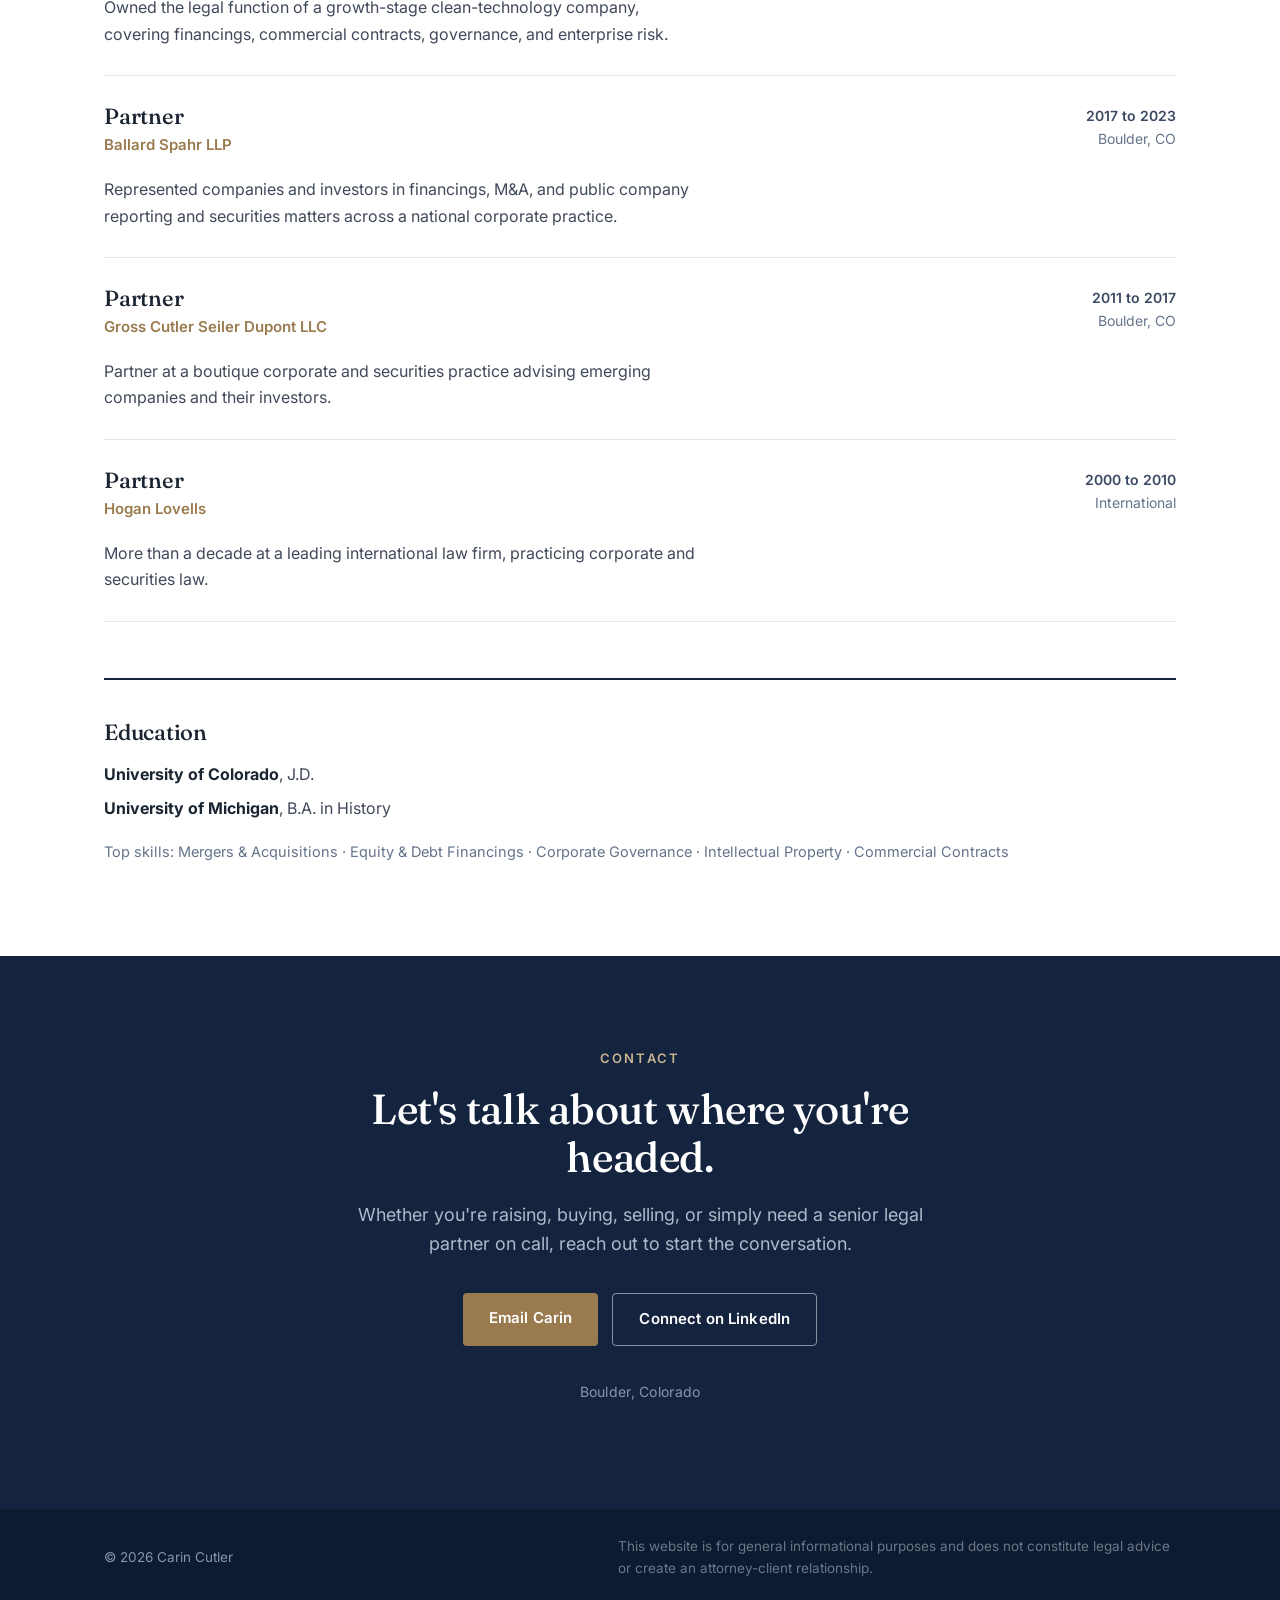
==== commit 232bd690: "Update brand name in header" ====
--- a/index.html
+++ b/index.html
@@ -15,7 +15,7 @@
     <div class="wrap header-inner">
       <a class="brand" href="#top">
         <span class="brand-mark">CC</span>
-        <span class="brand-name">Carin Cutler</span>
+        <span class="brand-name">Carin Cutler - Inline Law</span>
       </a>
       <nav class="nav" aria-label="Primary">
         <a href="#about">About</a>
@@ -213,7 +213,7 @@
           start the conversation.
         </p>
         <div class="contact-actions">
-          <a class="btn btn-primary" href="mailto:carin@mccauleyst.com">Email Carin</a>
+          <a class="btn btn-primary" href="mailto:carin@inlinelaw.com">Email Carin</a>
           <a class="btn btn-ghost light" href="https://www.linkedin.com/in/carin-cutler-2821a03/" target="_blank" rel="noopener">Connect on LinkedIn</a>
         </div>
         <p class="contact-fineprint">Boulder, Colorado</p>
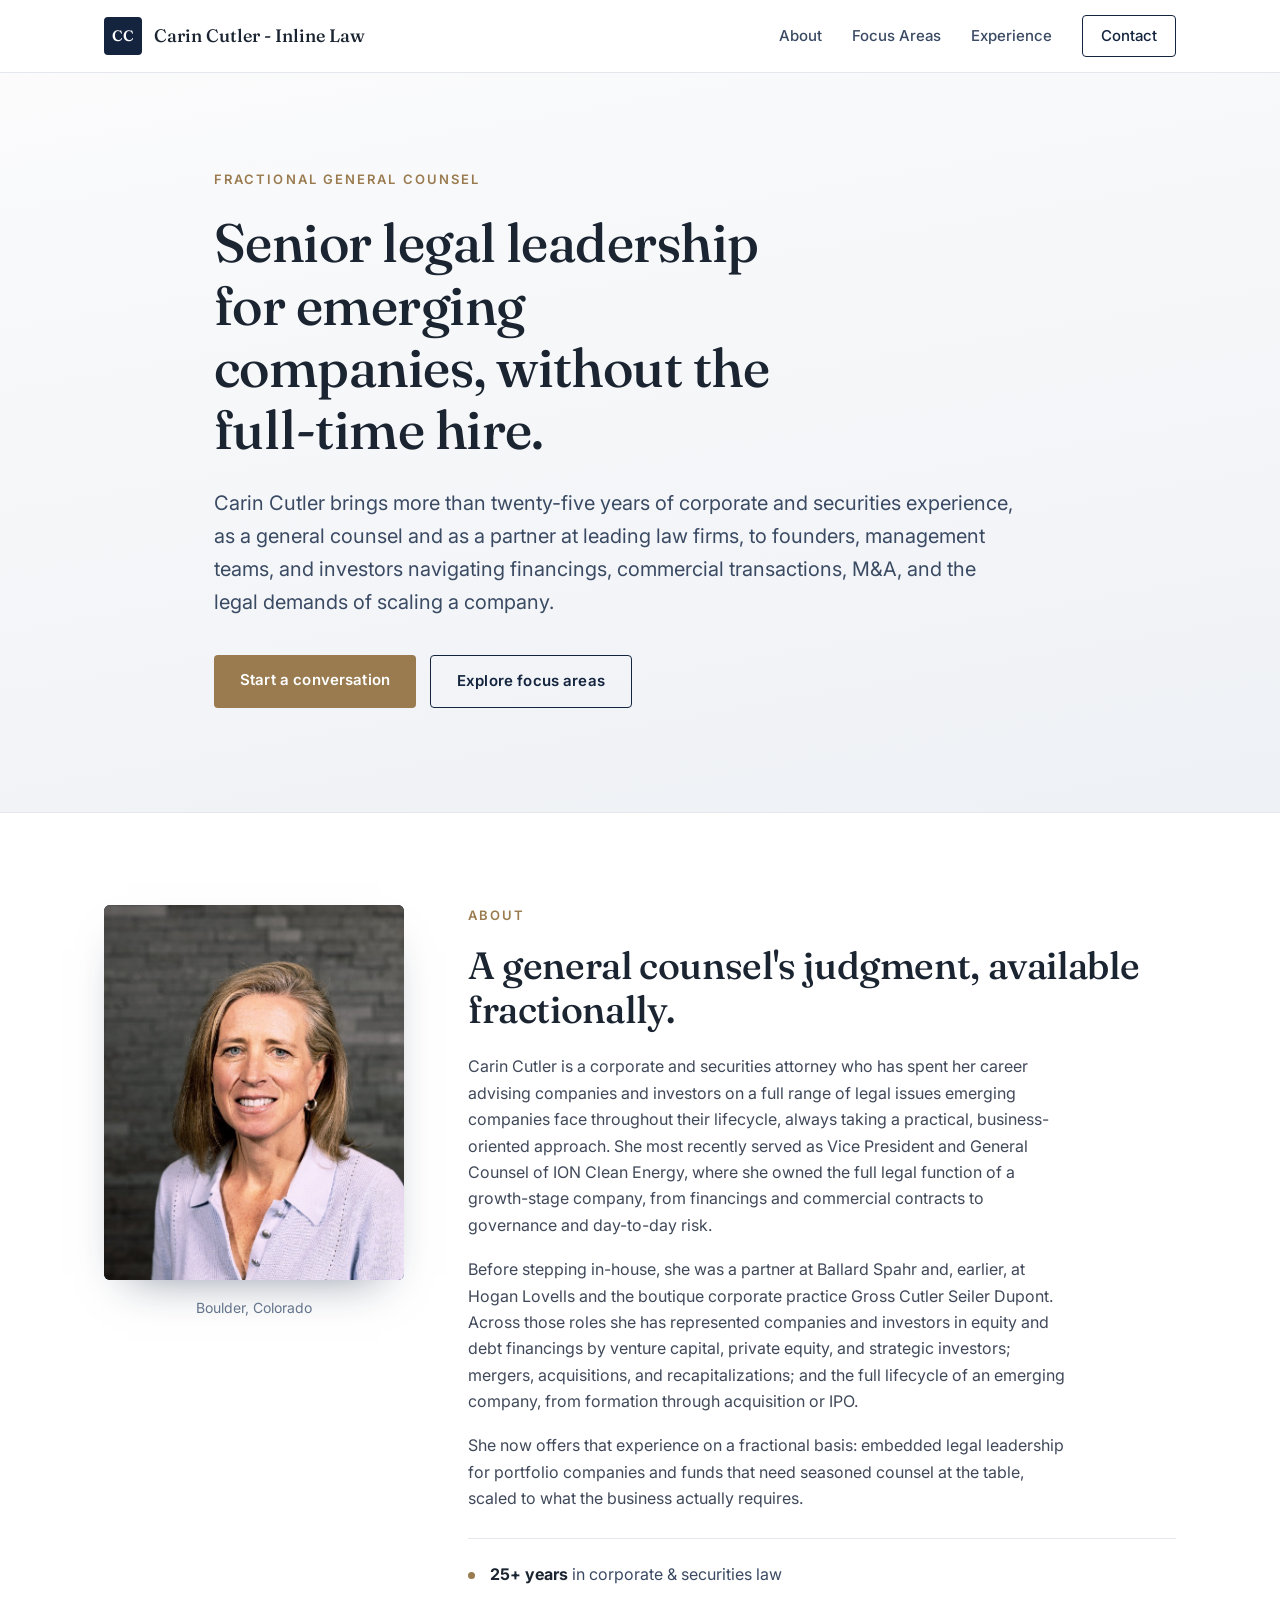
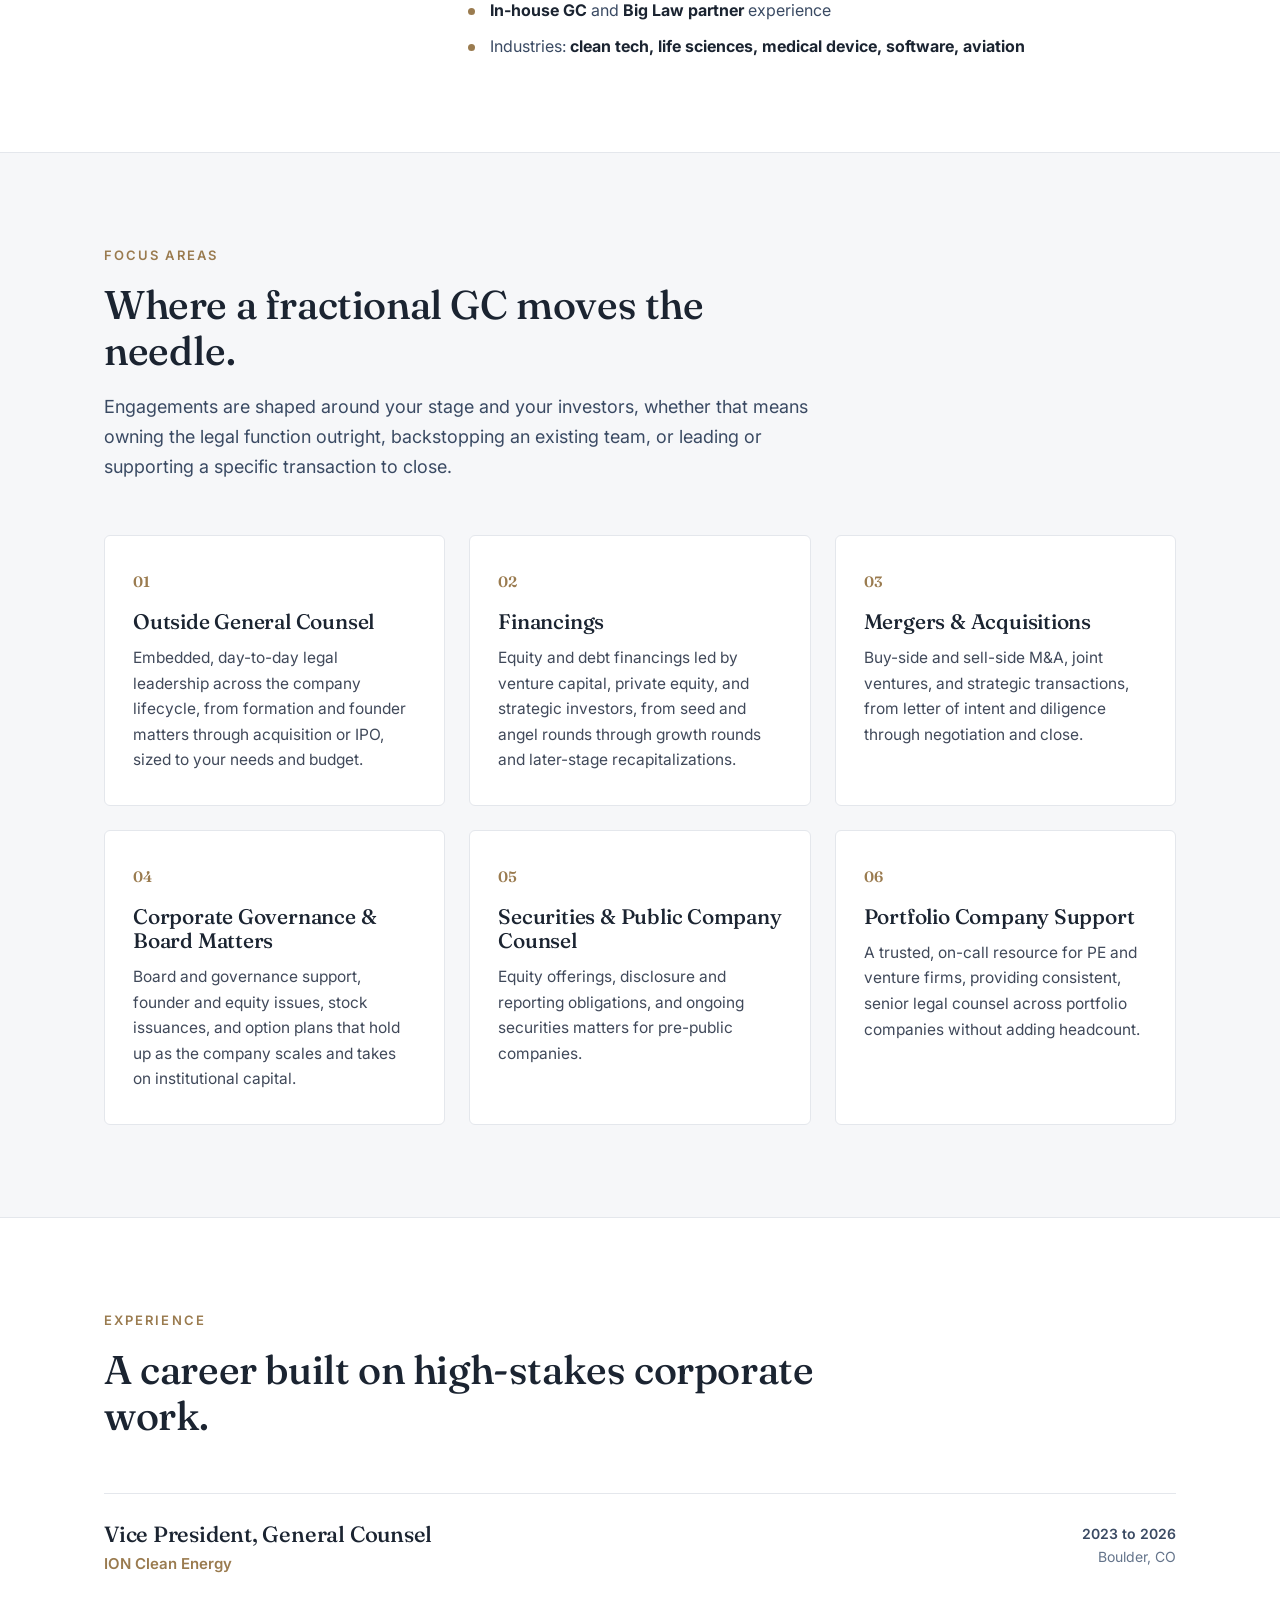
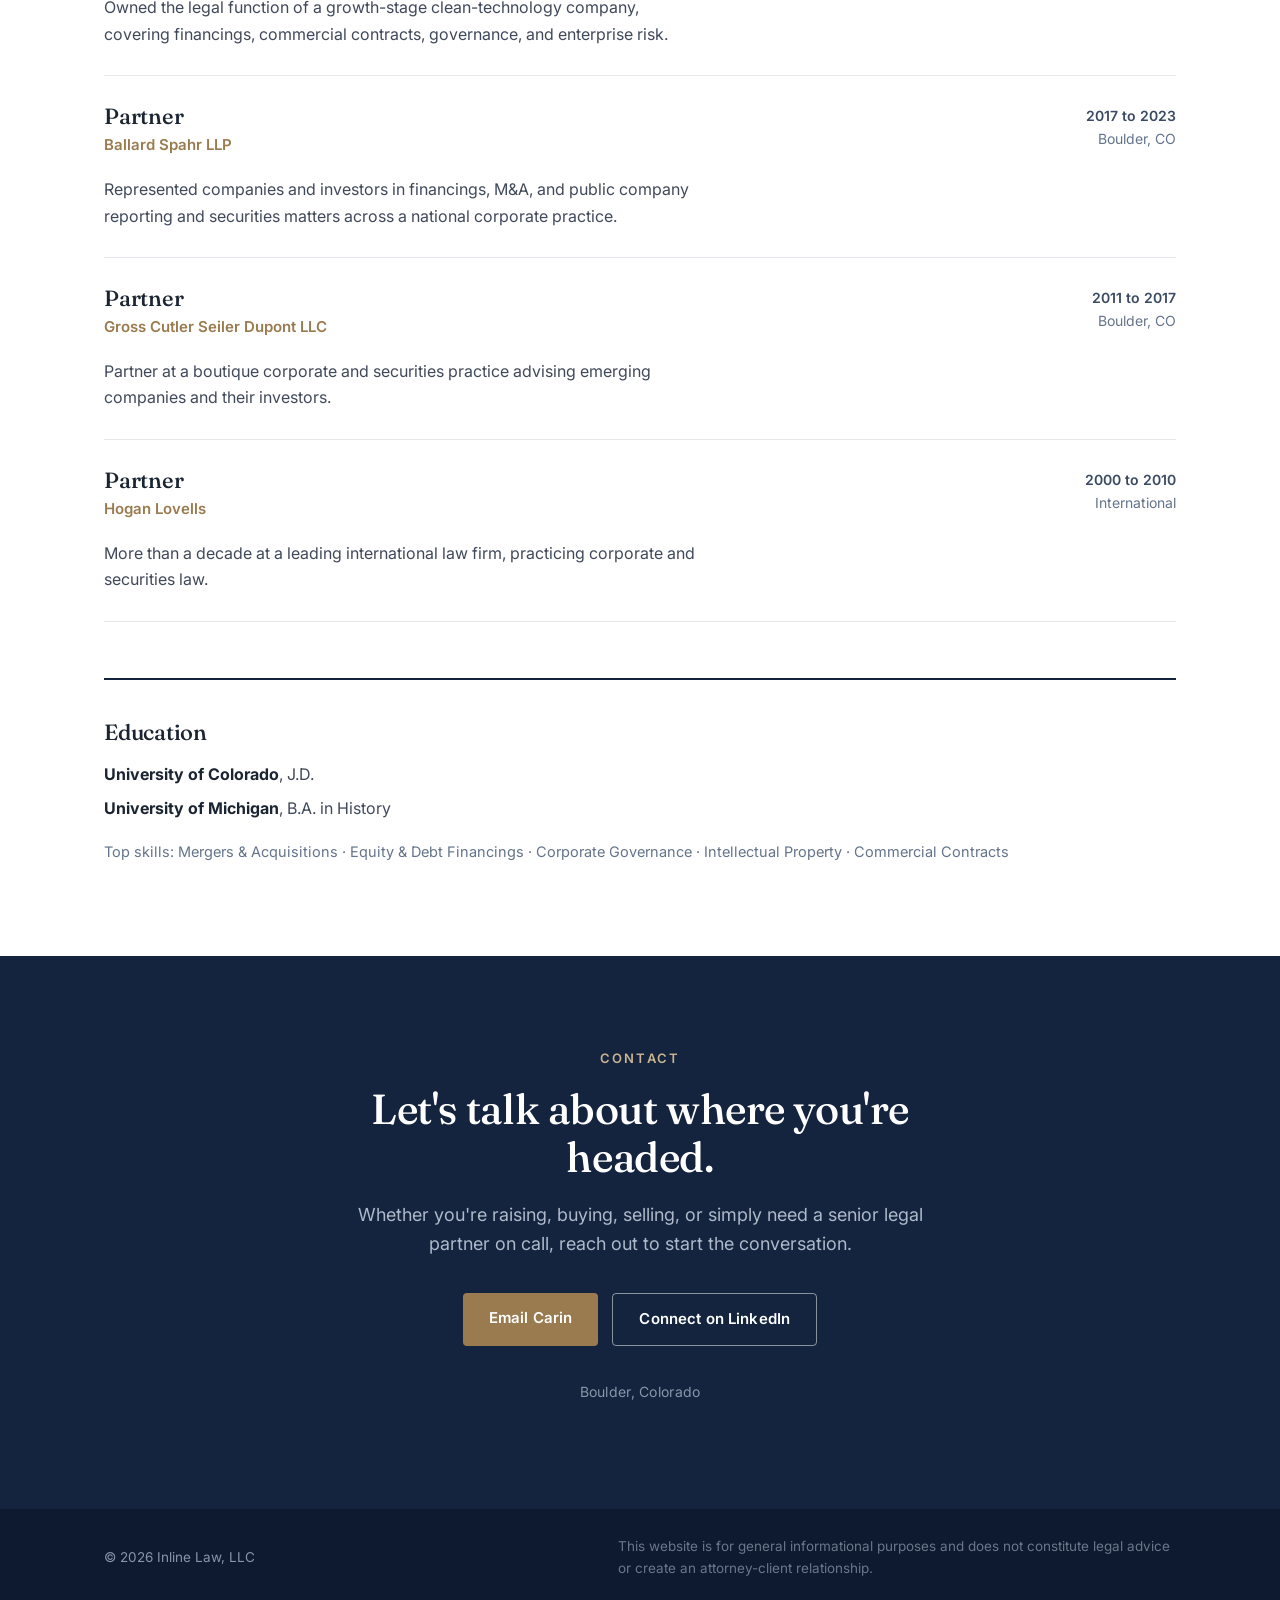
==== commit dc2ce6a6: "Update footer copyright information" ====
--- a/index.html
+++ b/index.html
@@ -223,7 +223,7 @@
 
   <footer class="site-footer">
     <div class="wrap footer-inner">
-      <span>© <span id="year"></span> Carin Cutler</span>
+      <span>© <span id="year"></span> Inline Law, LLC</span>
       <span class="footer-disclaimer">This website is for general informational purposes and does not constitute legal advice or create an attorney-client relationship.</span>
     </div>
   </footer>
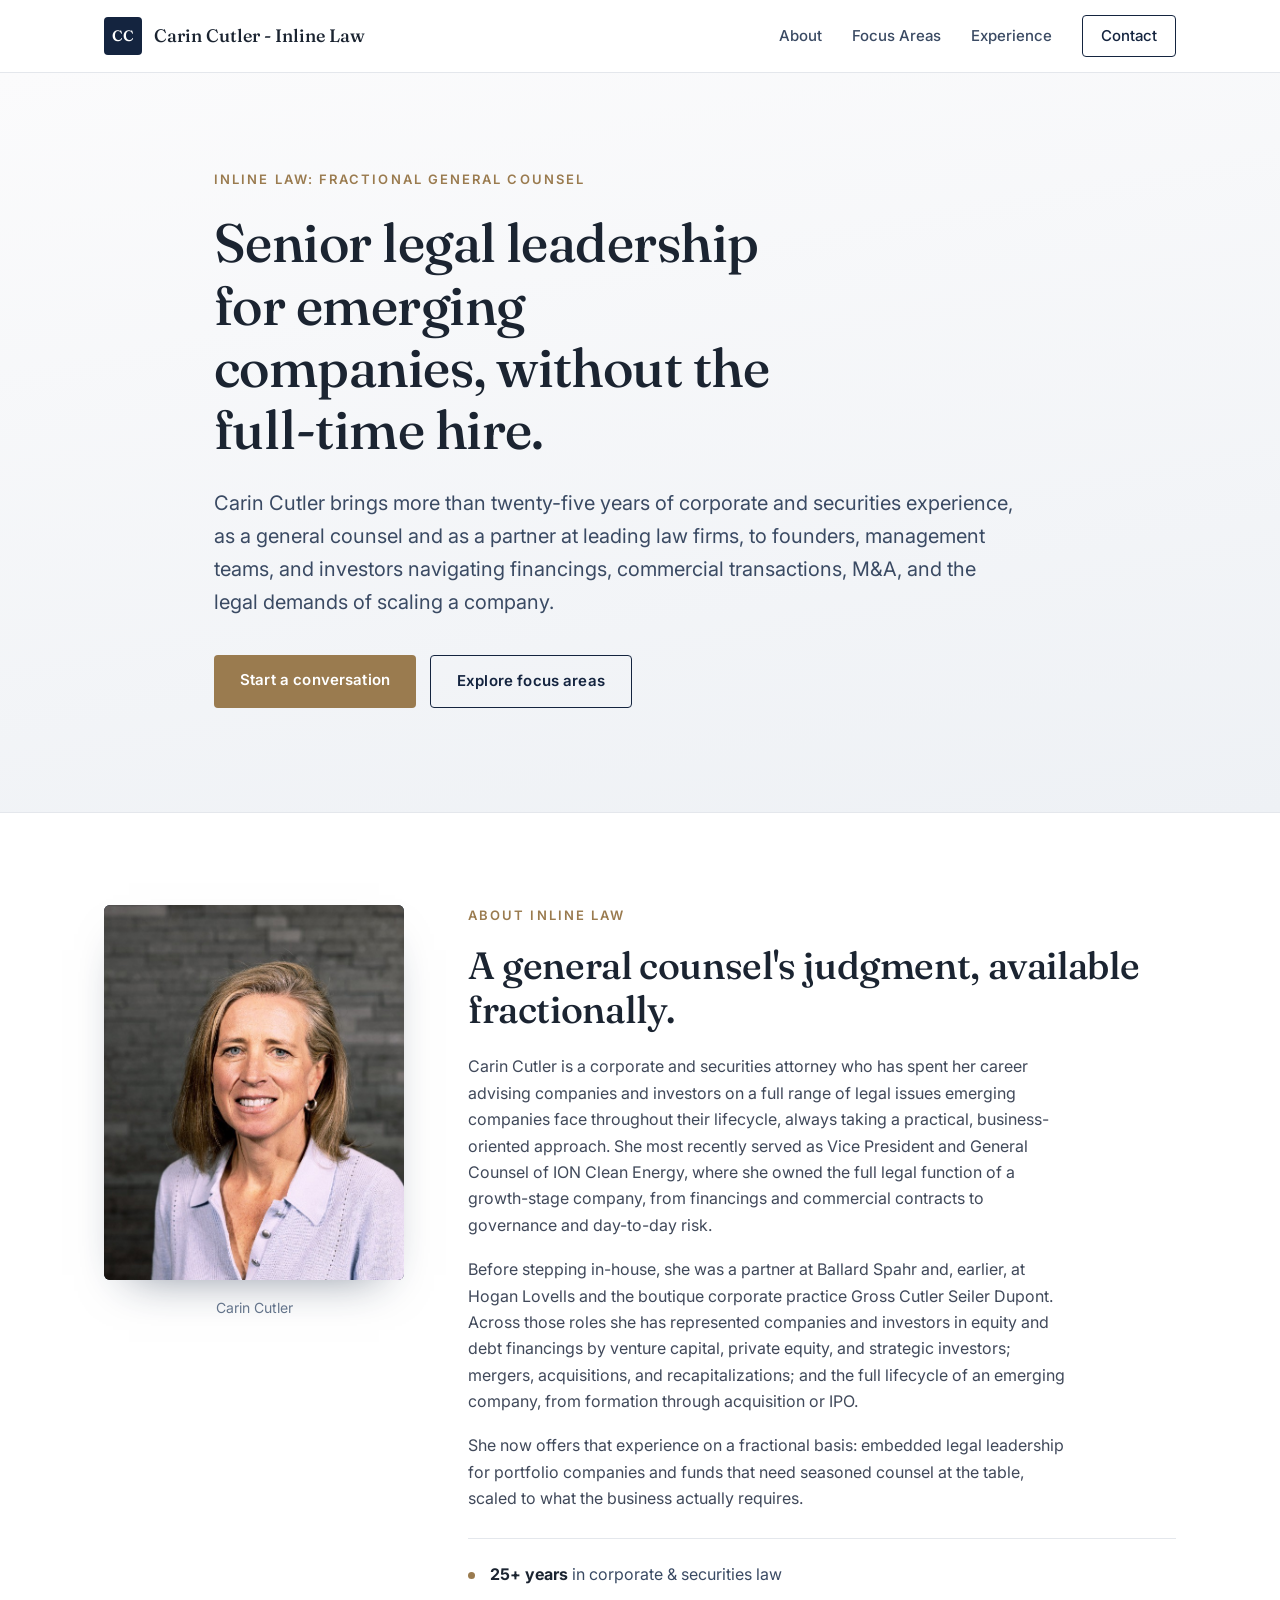
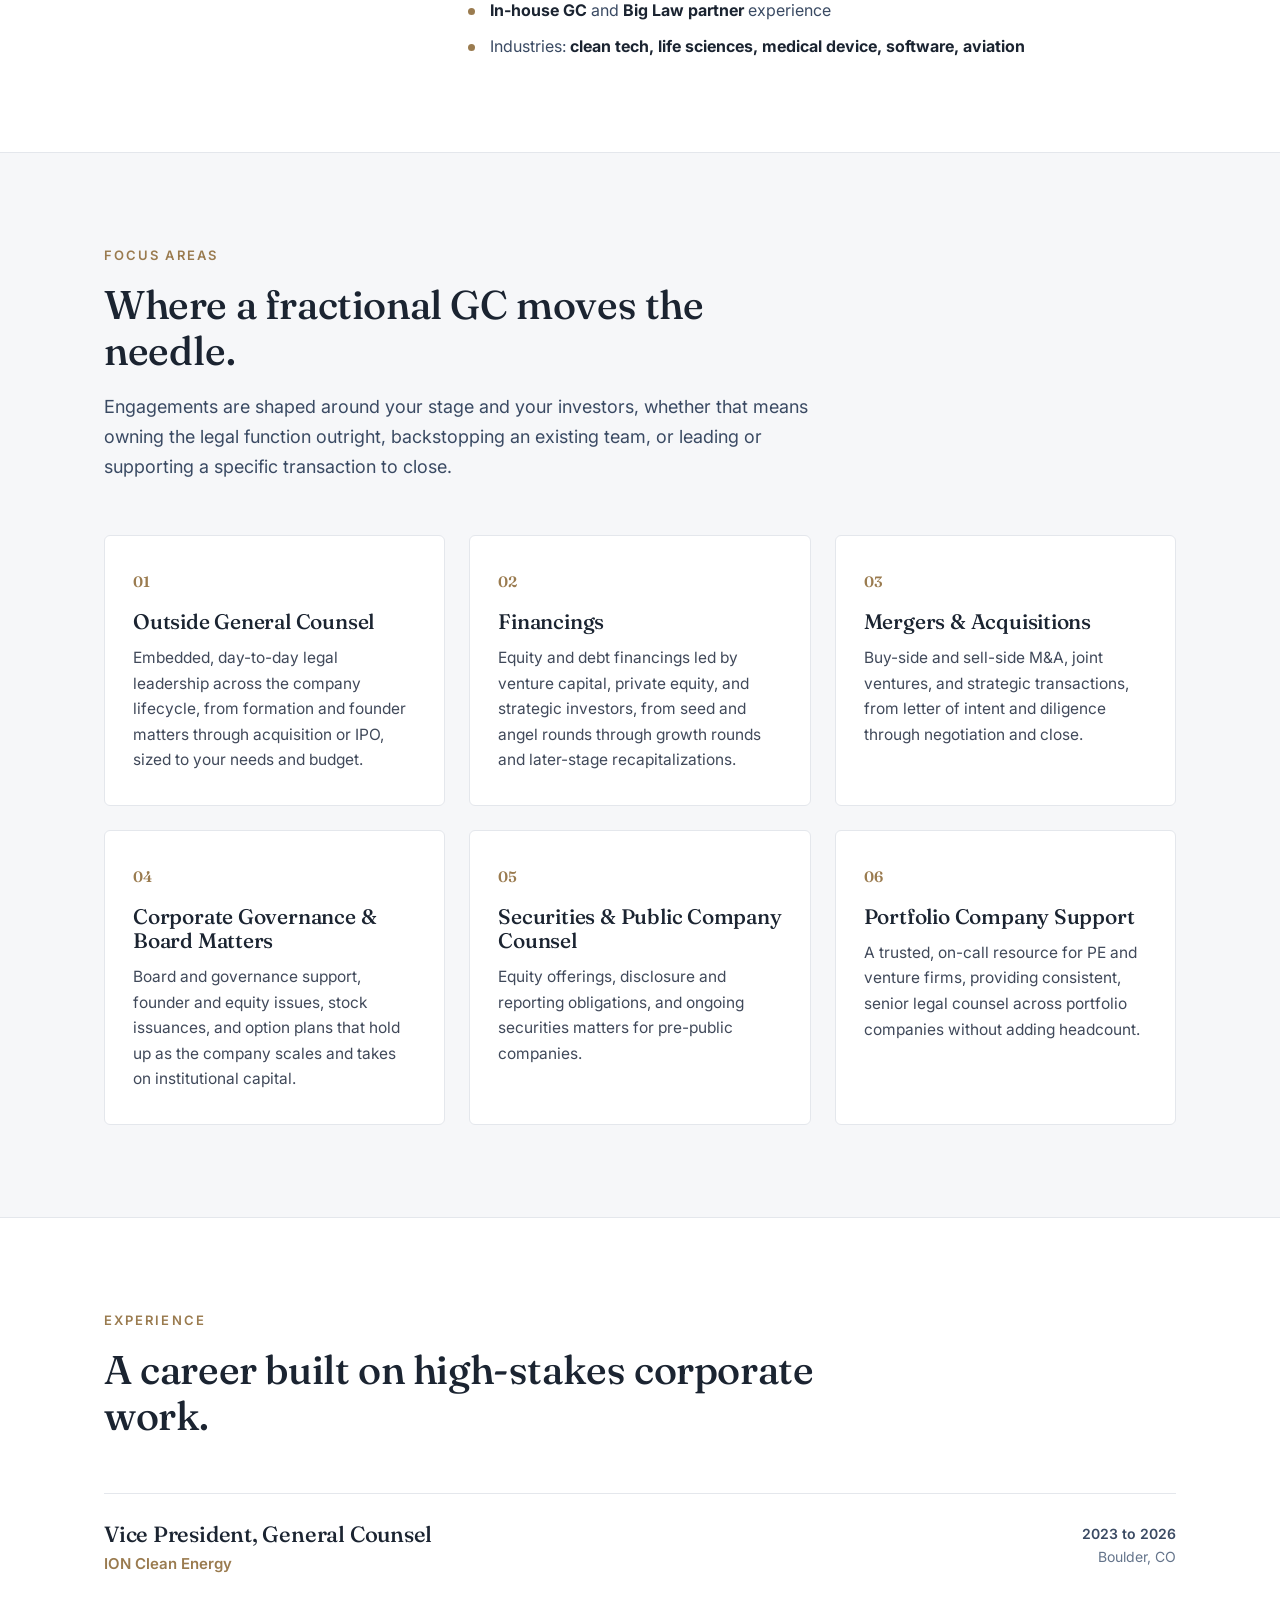
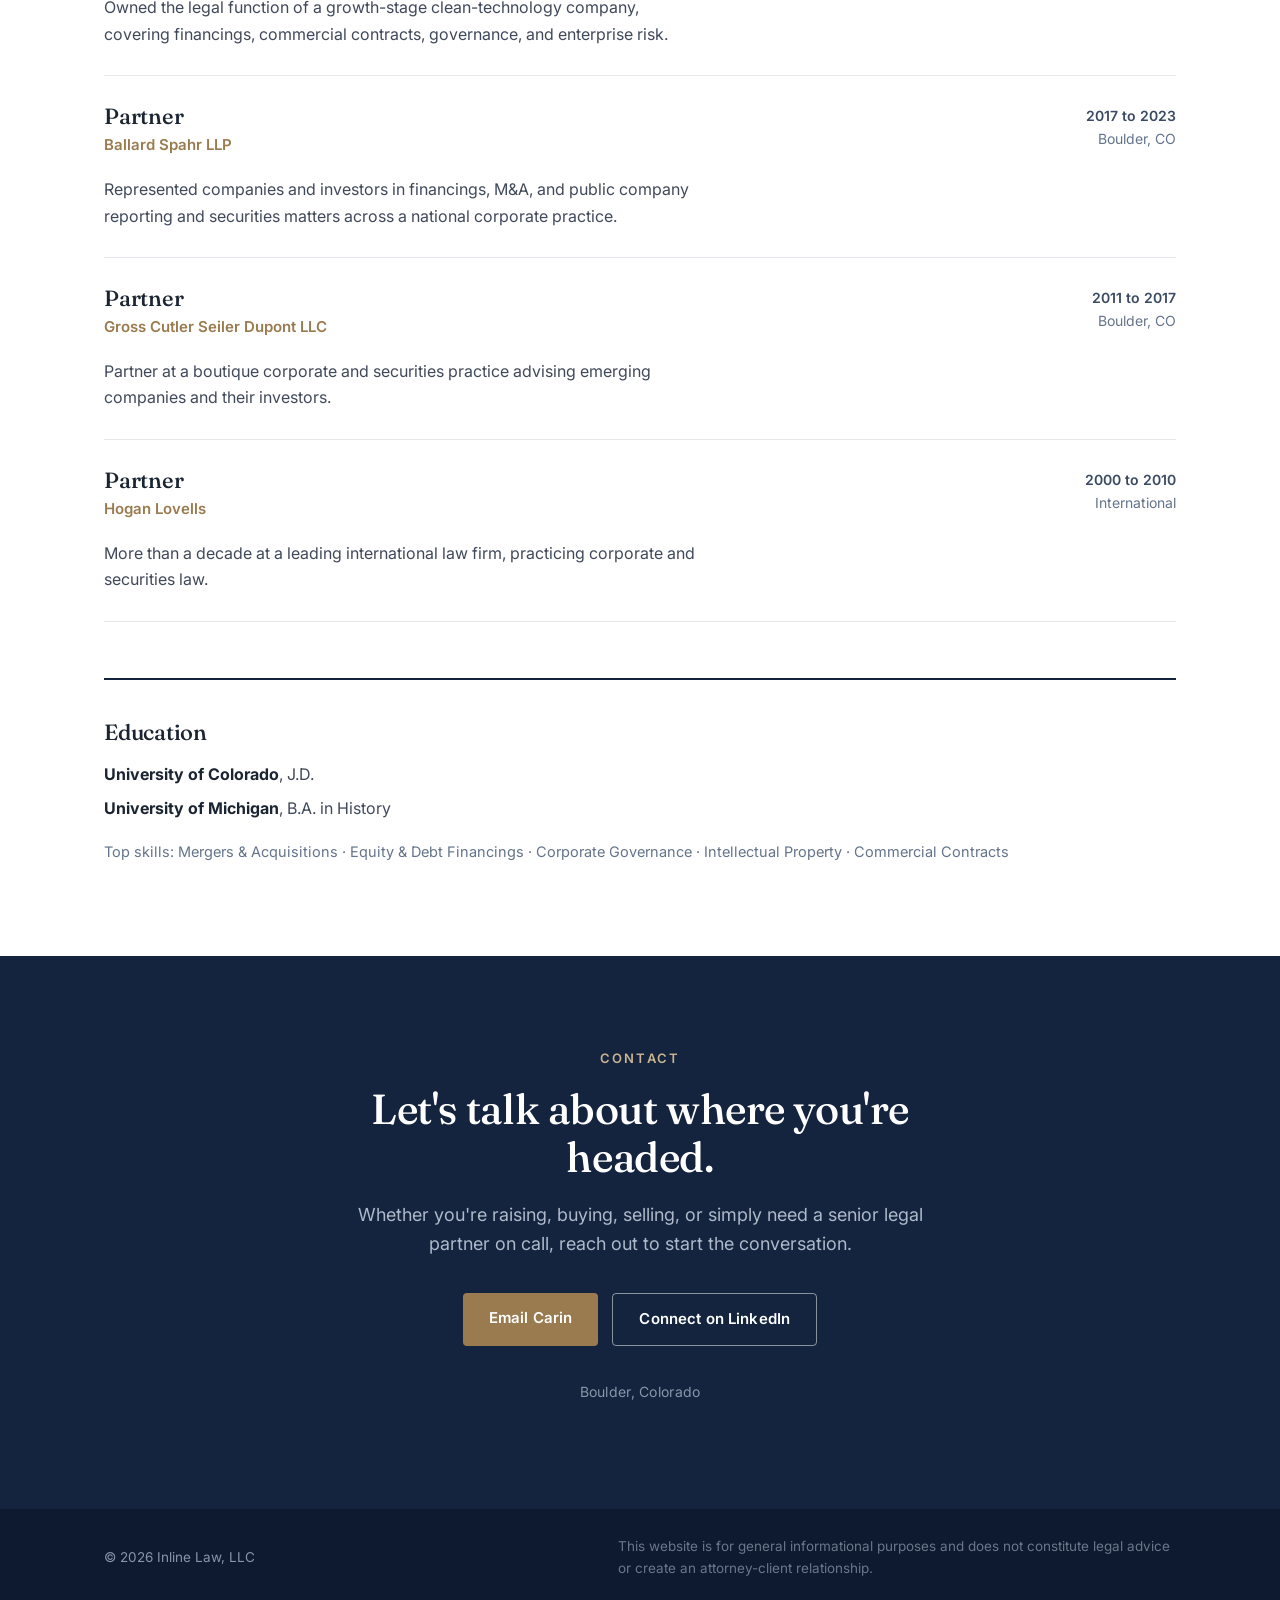
==== commit 9e6b6e86: "Update hero and about sections in index.html" ====
--- a/index.html
+++ b/index.html
@@ -30,7 +30,7 @@
     <!-- HERO -->
     <section class="hero">
       <div class="wrap hero-inner">
-        <p class="eyebrow">Fractional General Counsel</p>
+        <p class="eyebrow">Inline Law: Fractional General Counsel</p>
         <h1>Senior legal leadership for emerging companies, without the full-time hire.</h1>
         <p class="lede">
           Carin Cutler brings more than twenty-five years of corporate and securities experience, as a
@@ -49,10 +49,10 @@
       <div class="wrap about-grid">
         <div class="about-portrait">
           <img class="portrait-frame" src="carin.jpg" alt="Carin Cutler" width="800" height="800" />
-          <p class="portrait-note">Boulder, Colorado</p>
+          <p class="portrait-note">Carin Cutler</p>
         </div>
         <div class="about-body">
-          <p class="section-label">About</p>
+          <p class="section-label">About Inline Law</p>
           <h2>A general counsel's judgment, available fractionally.</h2>
           <p>
             Carin Cutler is a corporate and securities attorney who has spent her career advising companies and
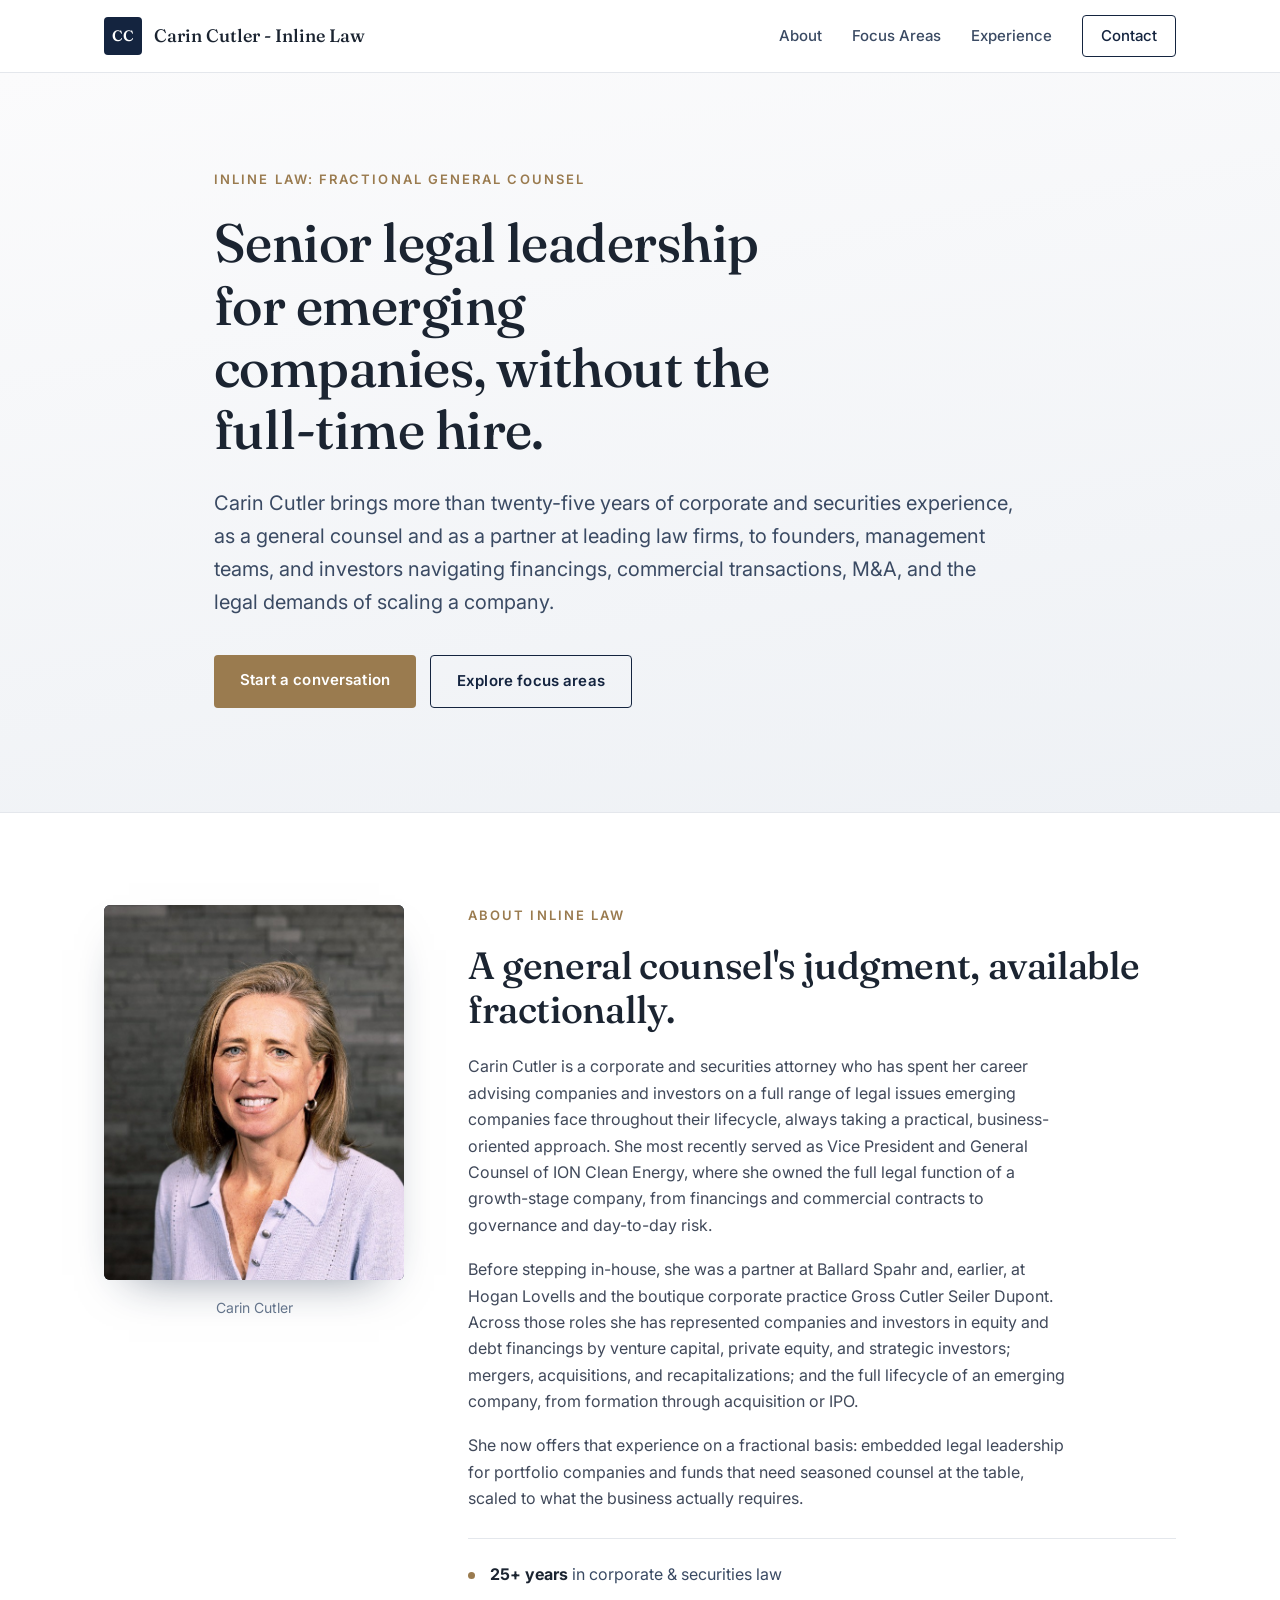
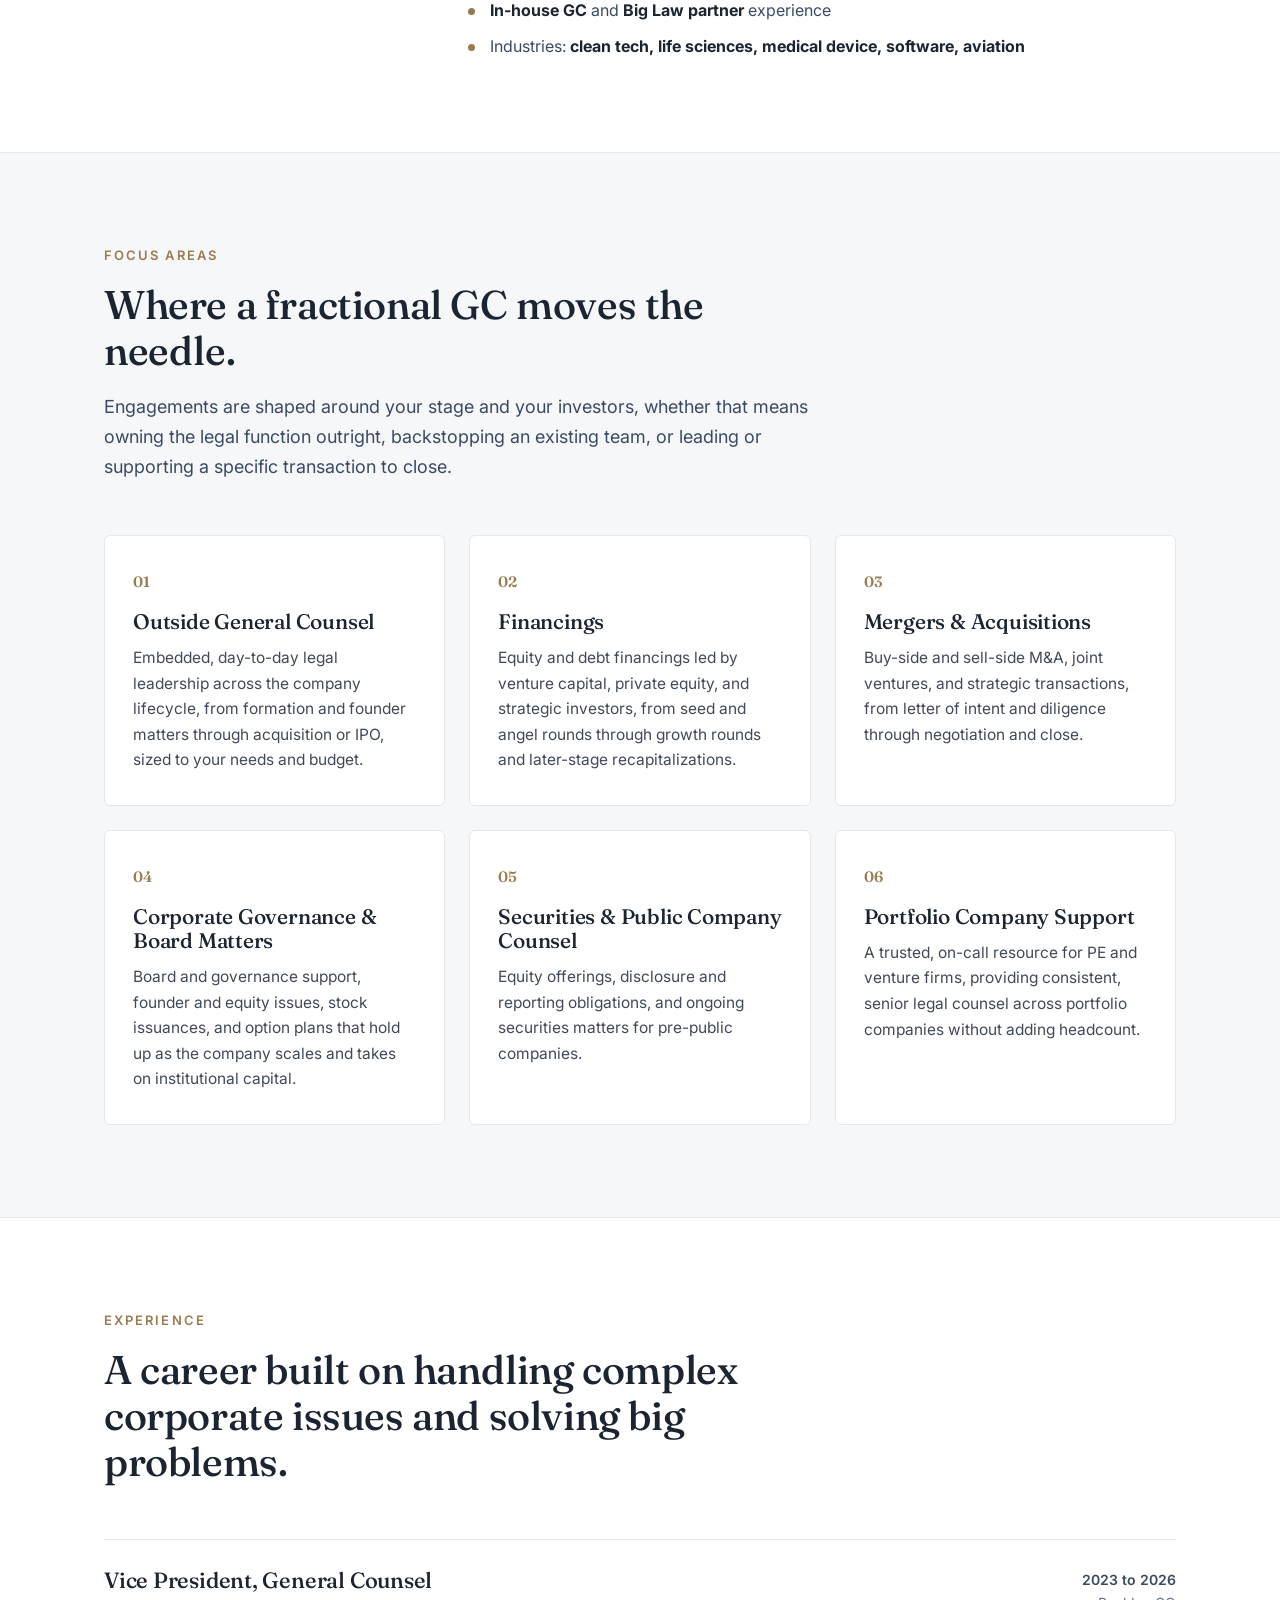
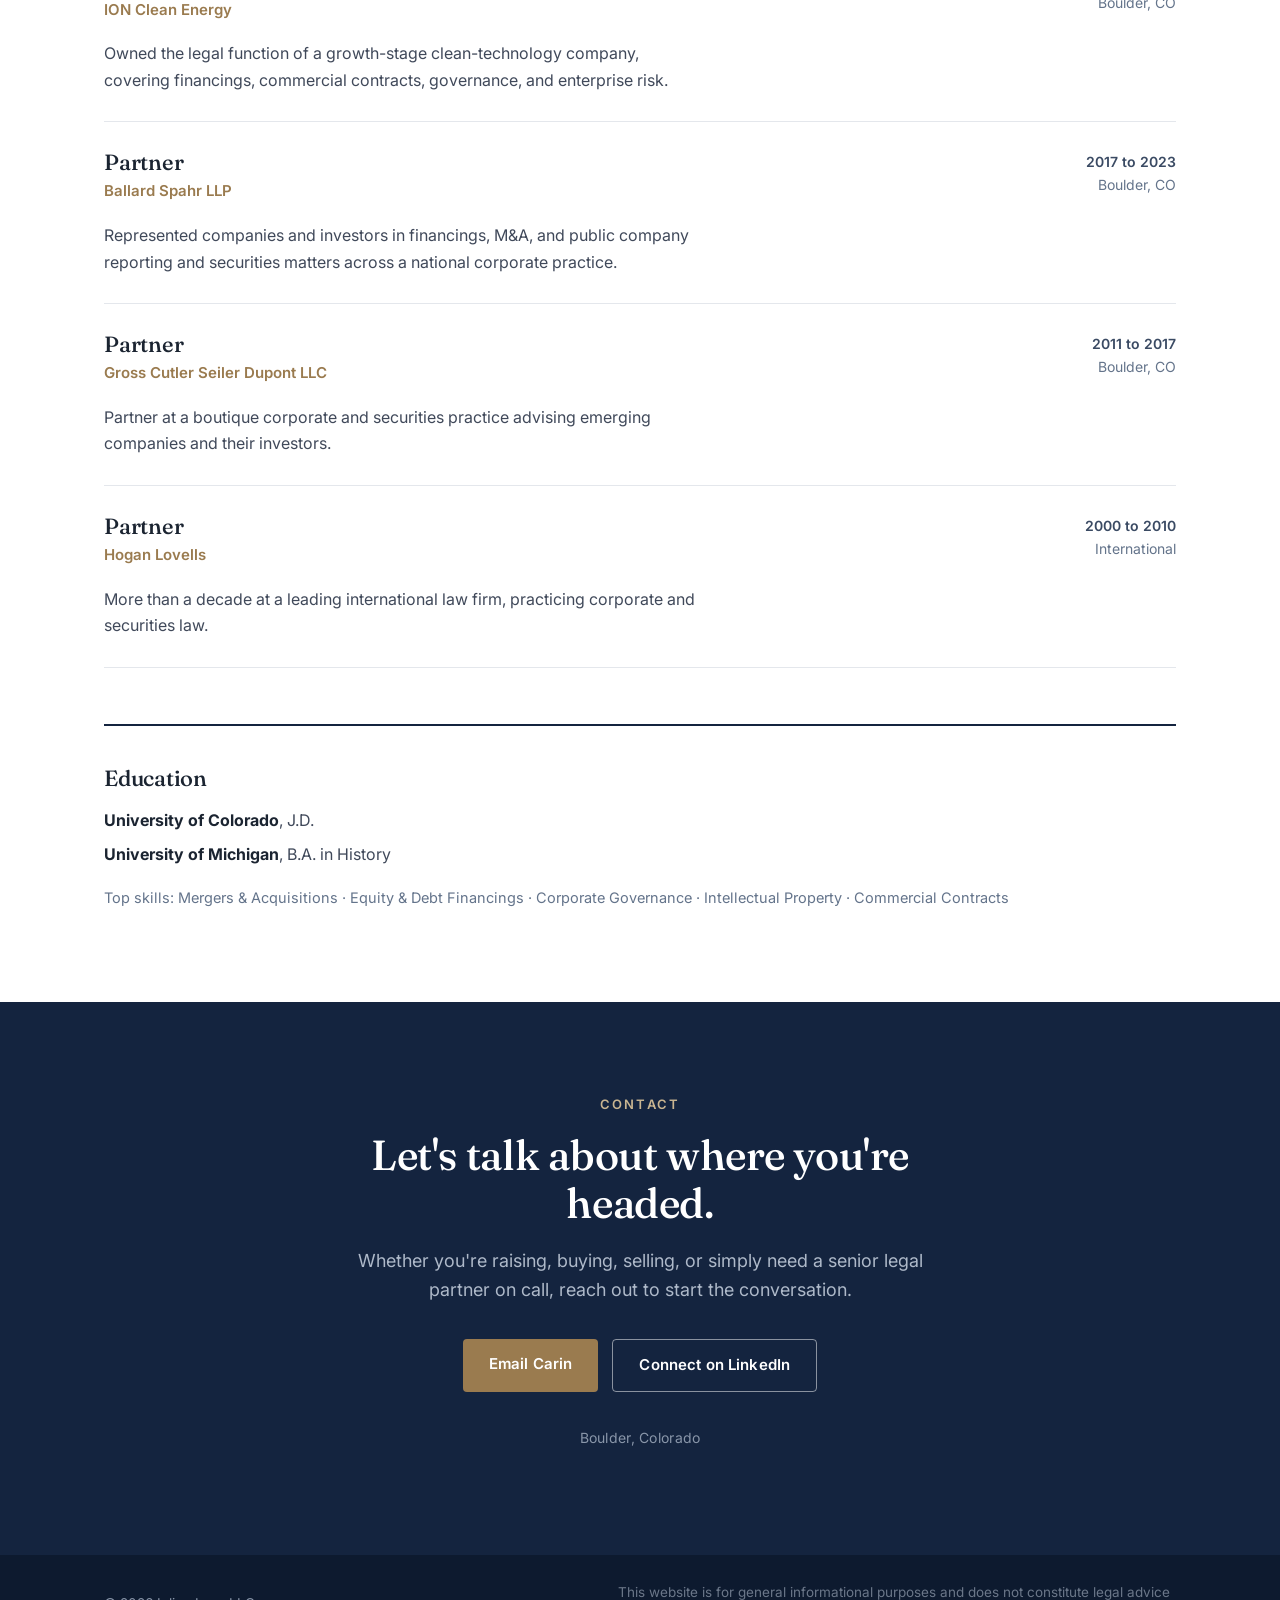
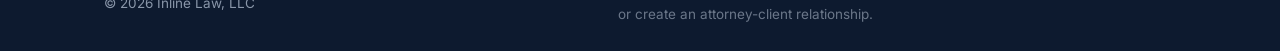
==== commit a0ef3788: "Update experience heading for clarity" ====
--- a/index.html
+++ b/index.html
@@ -139,7 +139,7 @@
       <div class="wrap">
         <div class="section-head">
           <p class="section-label">Experience</p>
-          <h2>A career built on high-stakes corporate work.</h2>
+          <h2>A career built on handling complex corporate issues and solving big problems.</h2>
         </div>
         <ol class="timeline">
           <li class="tl-item">
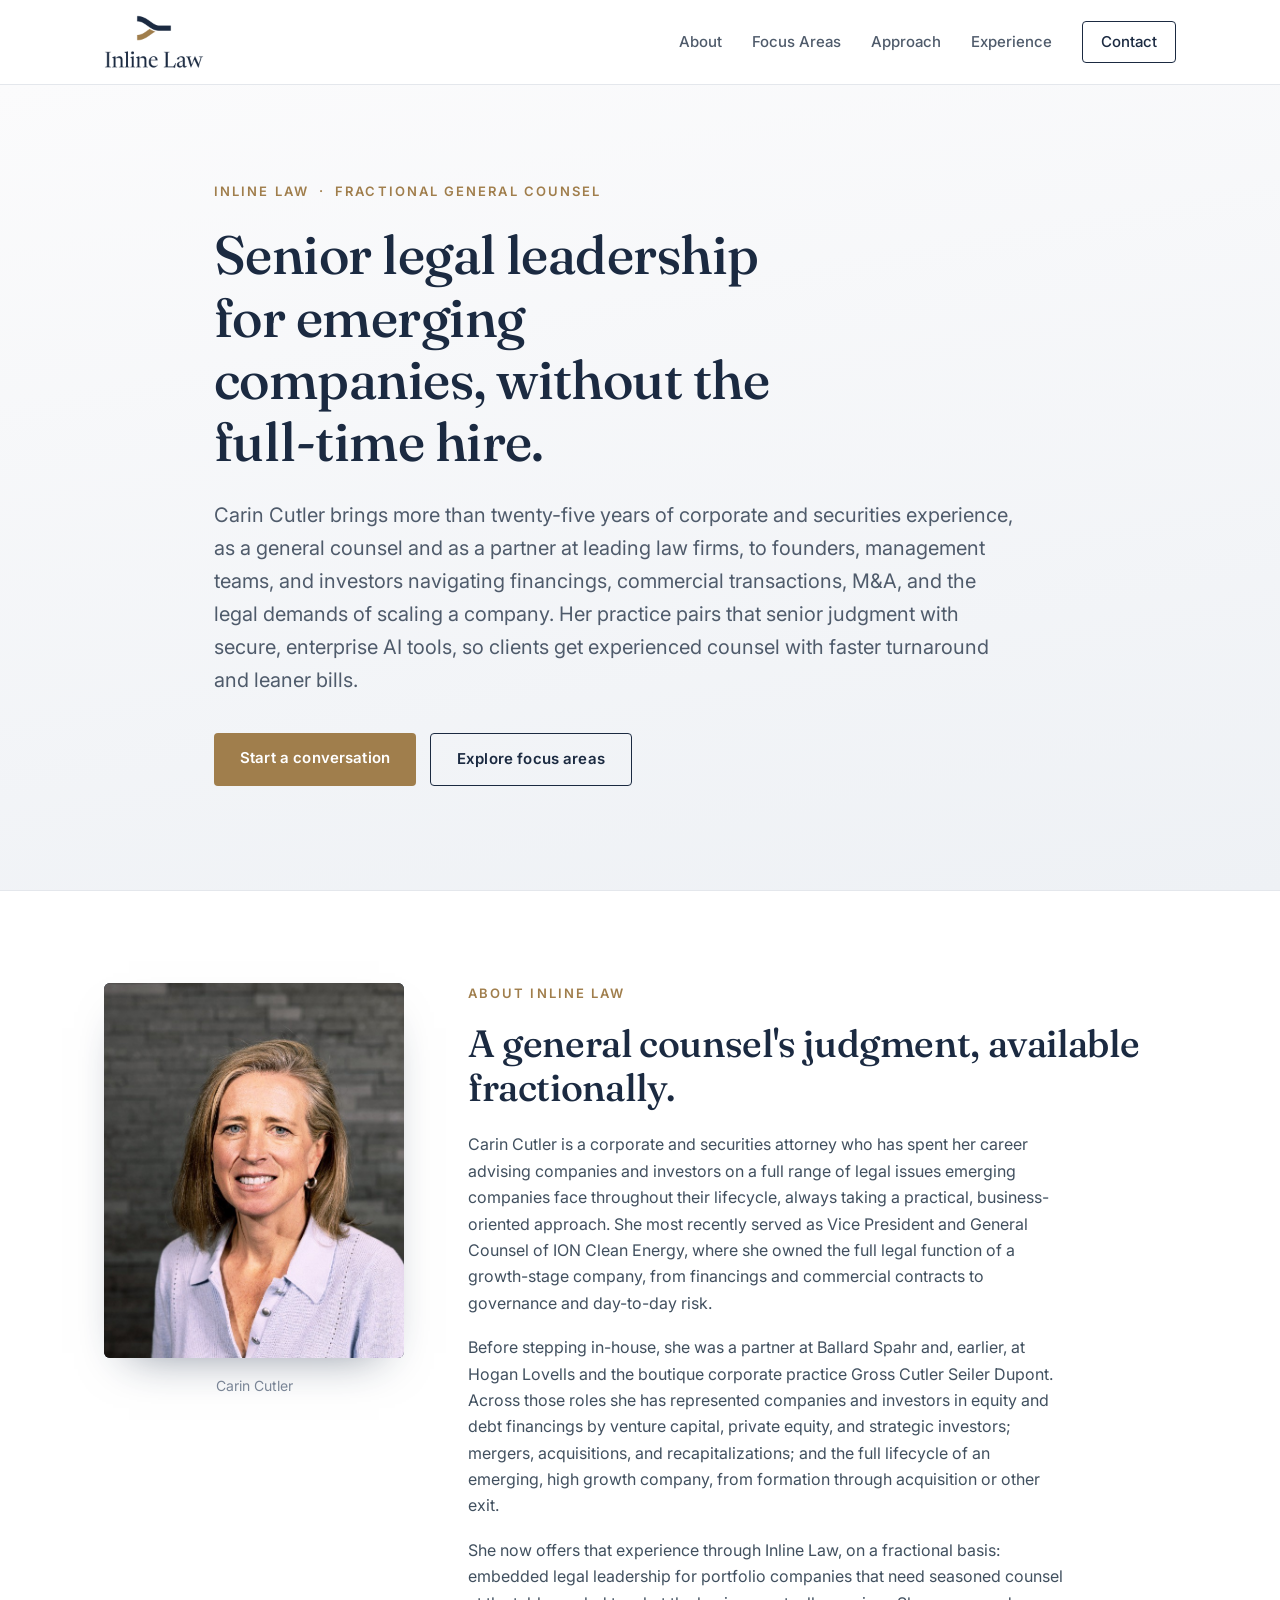
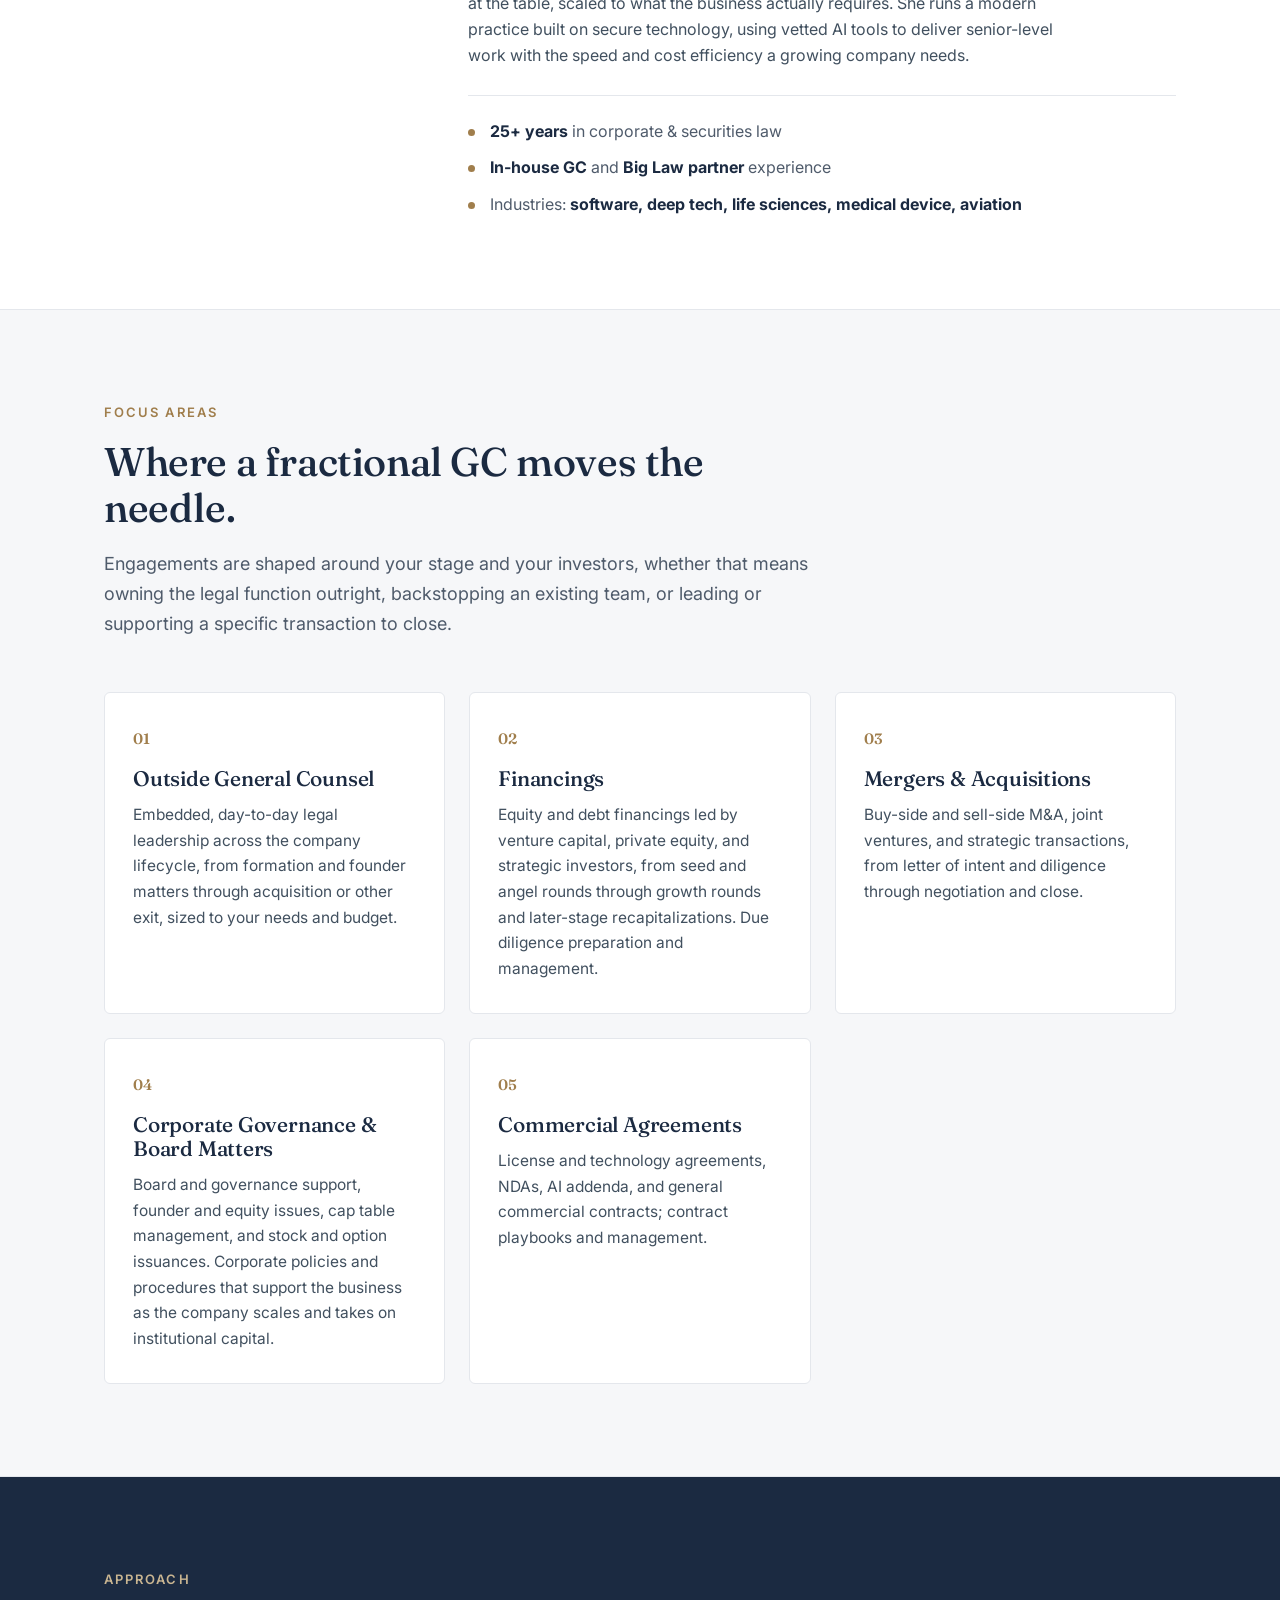
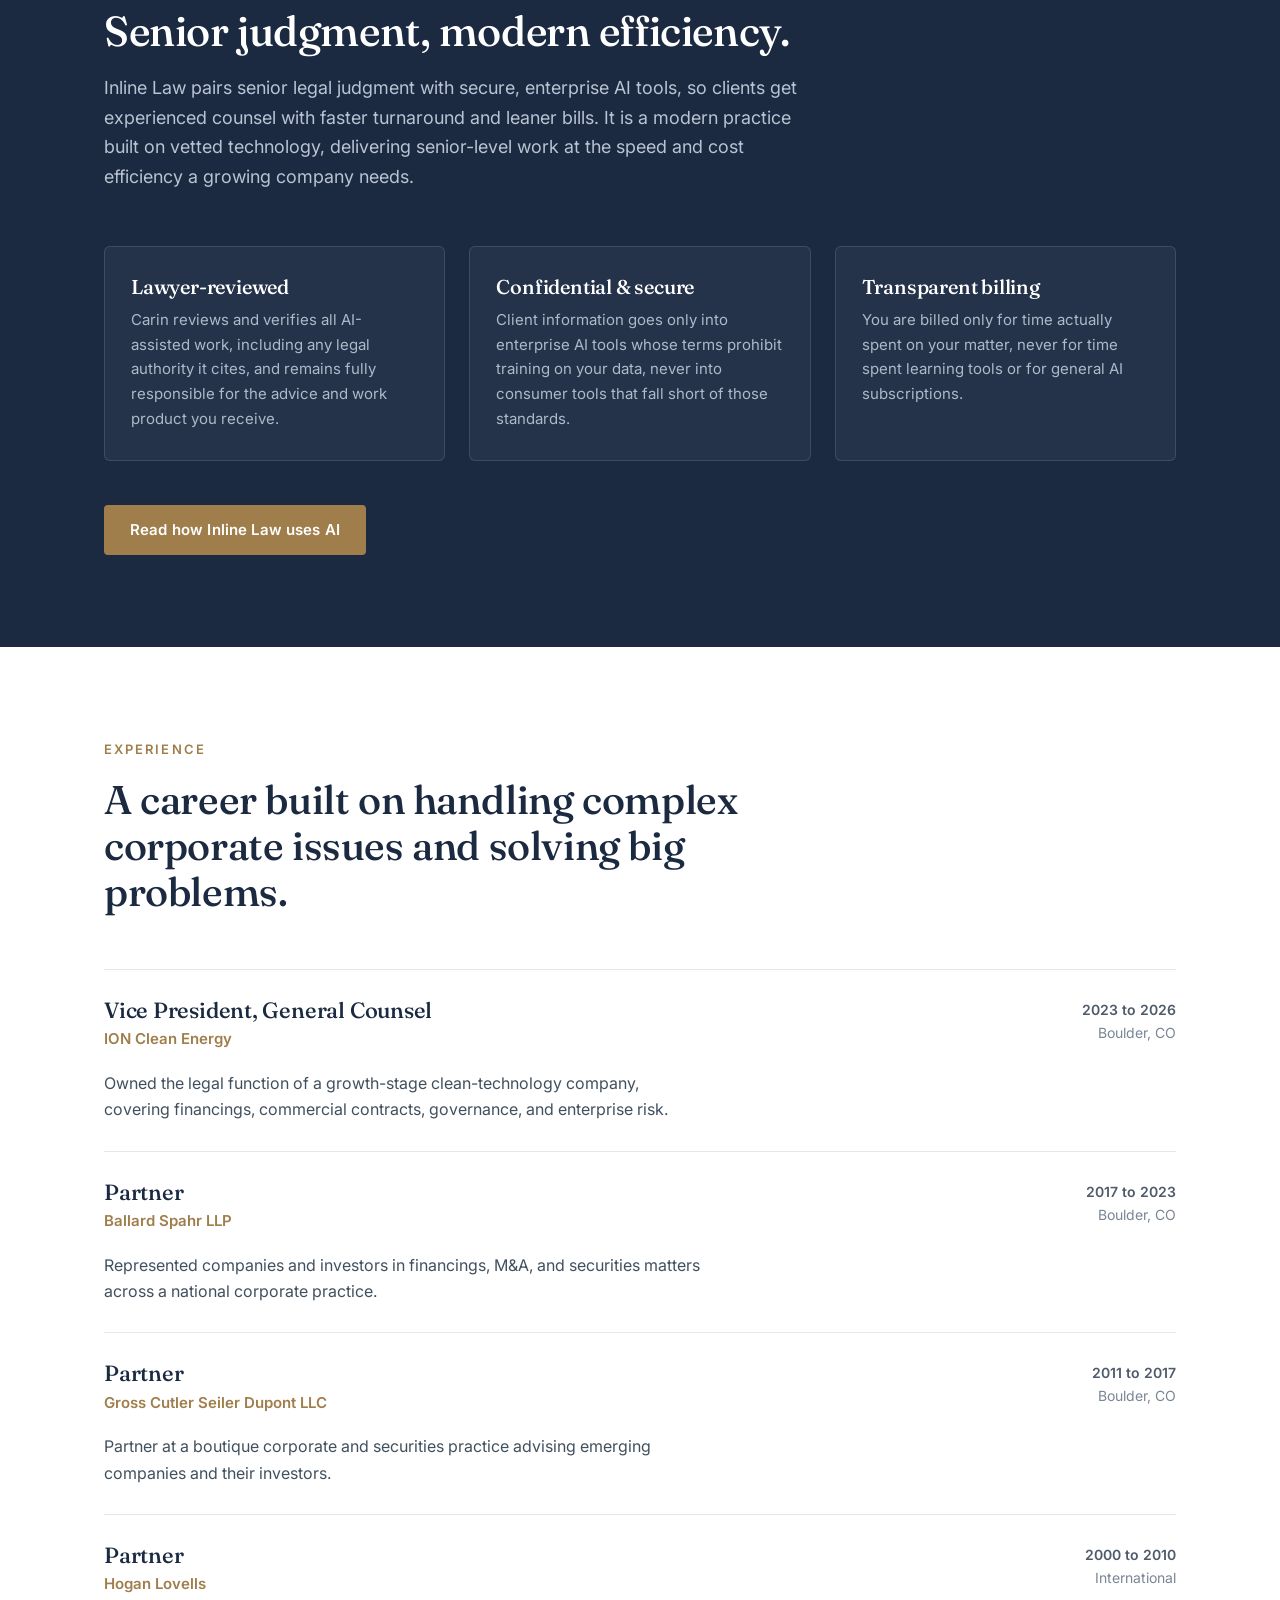
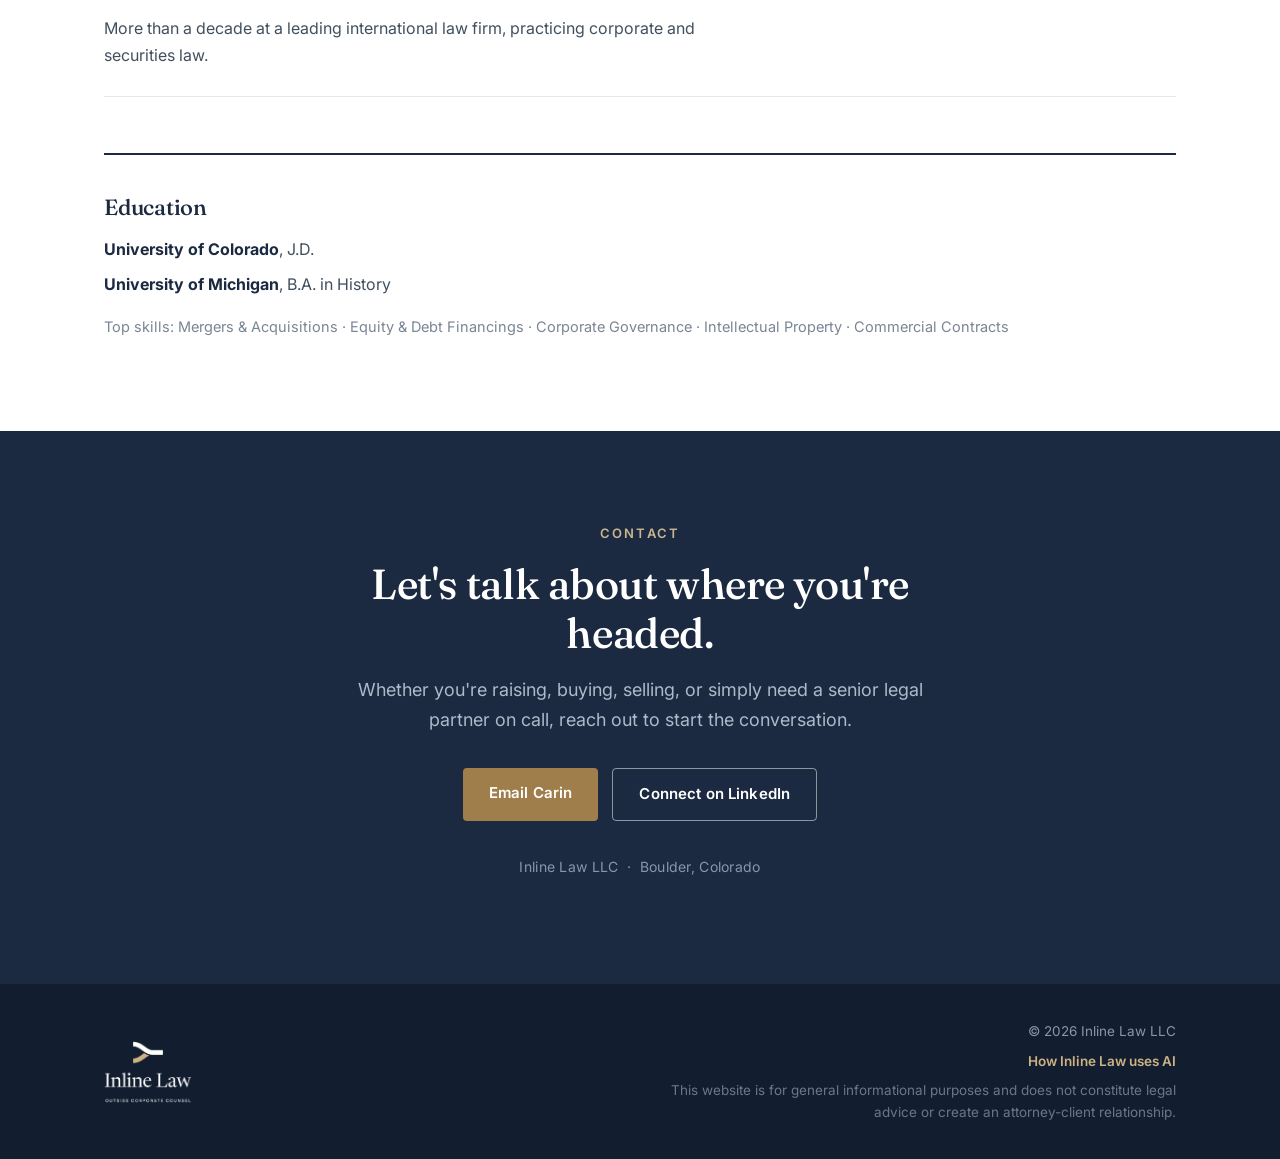
==== commit bb9d6f7f: "Rebrand to Inline Law: logos, Approach section, AI-use page, copy edits - Apply Carin's 2026-10-28 r" ====
--- a/index.html
+++ b/index.html
@@ -3,8 +3,9 @@
 <head>
   <meta charset="UTF-8" />
   <meta name="viewport" content="width=device-width, initial-scale=1.0" />
-  <title>Carin Cutler | Fractional General Counsel</title>
-  <meta name="description" content="Carin Cutler provides fractional General Counsel services to emerging companies across corporate governance, commercial transactions, financings, and M&A matters." />
+  <title>Carin Cutler | Inline Law | Fractional General Counsel</title>
+  <meta name="description" content="Carin Cutler of Inline Law provides fractional General Counsel services to emerging companies across corporate governance, commercial transactions, financings, and M&A matters, delivering practical, senior-level advice efficiently through secure, AI-assisted workflows." />
+  <link rel="icon" type="image/png" href="assets/inline-law-symbol.png" />
   <link rel="preconnect" href="https://fonts.googleapis.com" />
   <link rel="preconnect" href="https://fonts.gstatic.com" crossorigin />
   <link href="https://fonts.googleapis.com/css2?family=Fraunces:opsz,wght@9..144,400;9..144,500;9..144,600&family=Inter:wght@400;500;600&display=swap" rel="stylesheet" />
@@ -13,13 +14,13 @@
 <body>
   <header class="site-header" id="top">
     <div class="wrap header-inner">
-      <a class="brand" href="#top">
-        <span class="brand-mark">CC</span>
-        <span class="brand-name">Carin Cutler - Inline Law</span>
+      <a class="brand" href="#top" aria-label="Inline Law home">
+        <img class="brand-logo" src="assets/inline-law-logo.png" alt="Inline Law" width="1200" height="648" />
       </a>
       <nav class="nav" aria-label="Primary">
         <a href="#about">About</a>
         <a href="#focus">Focus Areas</a>
+        <a href="#approach">Approach</a>
         <a href="#experience">Experience</a>
         <a href="#contact" class="nav-cta">Contact</a>
       </nav>
@@ -30,12 +31,14 @@
     <!-- HERO -->
     <section class="hero">
       <div class="wrap hero-inner">
-        <p class="eyebrow">Inline Law: Fractional General Counsel</p>
+        <p class="eyebrow">Inline Law &nbsp;·&nbsp; Fractional General Counsel</p>
         <h1>Senior legal leadership for emerging companies, without the full-time hire.</h1>
         <p class="lede">
           Carin Cutler brings more than twenty-five years of corporate and securities experience, as a
           general counsel and as a partner at leading law firms, to founders, management teams, and investors
           navigating financings, commercial transactions, M&amp;A, and the legal demands of scaling a company.
+          Her practice pairs that senior judgment with secure, enterprise AI tools, so clients get experienced
+          counsel with faster turnaround and leaner bills.
         </p>
         <div class="hero-actions">
           <a class="btn btn-primary" href="#contact">Start a conversation</a>
@@ -66,17 +69,18 @@
             boutique corporate practice Gross Cutler Seiler Dupont. Across those roles she has represented
             companies and investors in equity and debt financings by venture capital, private equity, and
             strategic investors; mergers, acquisitions, and recapitalizations; and the full lifecycle of an
-            emerging company, from formation through acquisition or IPO.
+            emerging, high growth company, from formation through acquisition or other exit.
           </p>
           <p>
-            She now offers that experience on a fractional basis: embedded legal leadership for portfolio
-            companies and funds that need seasoned counsel at the table, scaled to what the business actually
-            requires.
+            She now offers that experience through Inline Law, on a fractional basis: embedded legal leadership
+            for portfolio companies that need seasoned counsel at the table, scaled to what the business actually
+            requires. She runs a modern practice built on secure technology, using vetted AI tools to deliver
+            senior-level work with the speed and cost efficiency a growing company needs.
           </p>
           <ul class="cred-list">
             <li><strong>25+ years</strong> in corporate &amp; securities law</li>
             <li><strong>In-house GC</strong> and <strong>Big Law partner</strong> experience</li>
-            <li>Industries: <strong>clean tech, life sciences, medical device, software, aviation</strong></li>
+            <li>Industries: <strong>software, deep tech, life sciences, medical device, aviation</strong></li>
           </ul>
         </div>
       </div>
@@ -98,13 +102,14 @@
             <span class="card-num">01</span>
             <h3>Outside General Counsel</h3>
             <p>Embedded, day-to-day legal leadership across the company lifecycle, from formation and founder
-               matters through acquisition or IPO, sized to your needs and budget.</p>
+               matters through acquisition or other exit, sized to your needs and budget.</p>
           </article>
           <article class="card">
             <span class="card-num">02</span>
             <h3>Financings</h3>
             <p>Equity and debt financings led by venture capital, private equity, and strategic investors, from
-               seed and angel rounds through growth rounds and later-stage recapitalizations.</p>
+               seed and angel rounds through growth rounds and later-stage recapitalizations. Due diligence
+               preparation and management.</p>
           </article>
           <article class="card">
             <span class="card-num">03</span>
@@ -115,22 +120,50 @@
           <article class="card">
             <span class="card-num">04</span>
             <h3>Corporate Governance &amp; Board Matters</h3>
-            <p>Board and governance support, founder and equity issues, stock issuances, and option plans that
-               hold up as the company scales and takes on institutional capital.</p>
+            <p>Board and governance support, founder and equity issues, cap table management, and stock and
+               option issuances. Corporate policies and procedures that support the business as the company
+               scales and takes on institutional capital.</p>
           </article>
           <article class="card">
             <span class="card-num">05</span>
-            <h3>Securities &amp; Public Company Counsel</h3>
-            <p>Equity offerings, disclosure and reporting obligations, and ongoing securities matters for
-               pre-public companies.</p>
-          </article>
-          <article class="card">
-            <span class="card-num">06</span>
-            <h3>Portfolio Company Support</h3>
-            <p>A trusted, on-call resource for PE and venture firms, providing consistent, senior legal counsel
-               across portfolio companies without adding headcount.</p>
-          </article>
-        </div>
+            <h3>Commercial Agreements</h3>
+            <p>License and technology agreements, NDAs, AI addenda, and general commercial contracts; contract
+               playbooks and management.</p>
+          </article>
+        </div>
+      </div>
+    </section>
+
+    <!-- APPROACH -->
+    <section class="section section-dark" id="approach">
+      <div class="wrap">
+        <div class="section-head">
+          <p class="section-label light">Approach</p>
+          <h2>Senior judgment, modern efficiency.</h2>
+          <p class="section-intro light">
+            Inline Law pairs senior legal judgment with secure, enterprise AI tools, so clients get experienced
+            counsel with faster turnaround and leaner bills. It is a modern practice built on vetted technology,
+            delivering senior-level work at the speed and cost efficiency a growing company needs.
+          </p>
+        </div>
+        <div class="pillars">
+          <div class="pillar">
+            <h3>Lawyer-reviewed</h3>
+            <p>Carin reviews and verifies all AI-assisted work, including any legal authority it cites, and
+               remains fully responsible for the advice and work product you receive.</p>
+          </div>
+          <div class="pillar">
+            <h3>Confidential &amp; secure</h3>
+            <p>Client information goes only into enterprise AI tools whose terms prohibit training on your data,
+               never into consumer tools that fall short of those standards.</p>
+          </div>
+          <div class="pillar">
+            <h3>Transparent billing</h3>
+            <p>You are billed only for time actually spent on your matter, never for time spent learning tools
+               or for general AI subscriptions.</p>
+          </div>
+        </div>
+        <a class="btn btn-primary approach-cta" href="how-we-use-ai.html">Read how Inline Law uses AI</a>
       </div>
     </section>
 
@@ -163,8 +196,8 @@
               <span class="tl-date">2017 to 2023</span>
               <span class="tl-loc">Boulder, CO</span>
             </div>
-            <p class="tl-desc">Represented companies and investors in financings, M&amp;A, and public company
-               reporting and securities matters across a national corporate practice.</p>
+            <p class="tl-desc">Represented companies and investors in financings, M&amp;A, and securities matters
+               across a national corporate practice.</p>
           </li>
           <li class="tl-item">
             <div class="tl-role">
@@ -216,15 +249,19 @@
           <a class="btn btn-primary" href="mailto:carin@inlinelaw.com">Email Carin</a>
           <a class="btn btn-ghost light" href="https://www.linkedin.com/in/carin-cutler-2821a03/" target="_blank" rel="noopener">Connect on LinkedIn</a>
         </div>
-        <p class="contact-fineprint">Boulder, Colorado</p>
+        <p class="contact-fineprint">Inline Law LLC &nbsp;·&nbsp; Boulder, Colorado</p>
       </div>
     </section>
   </main>
 
   <footer class="site-footer">
     <div class="wrap footer-inner">
-      <span>© <span id="year"></span> Inline Law, LLC</span>
-      <span class="footer-disclaimer">This website is for general informational purposes and does not constitute legal advice or create an attorney-client relationship.</span>
+      <img class="footer-logo" src="assets/inline-law-logo-footer.png" alt="Inline Law" width="1500" height="1062" />
+      <div class="footer-meta">
+        <span>© <span id="year"></span> Inline Law LLC</span>
+        <a class="footer-link" href="how-we-use-ai.html">How Inline Law uses AI</a>
+        <span class="footer-disclaimer">This website is for general informational purposes and does not constitute legal advice or create an attorney-client relationship.</span>
+      </div>
     </div>
   </footer>
 
--- a/styles.css
+++ b/styles.css
@@ -1,20 +1,21 @@
 /* ------------------------------------------------------------------
-   Carin Cutler — Fractional General Counsel
-   Clean, corporate style. Navy / slate palette.
+   Inline Law — Carin Cutler, Fractional General Counsel
+   Brand palette: Inline Navy / Brass / Slate (see Logo & Brand Guide).
 ------------------------------------------------------------------- */
 
 :root {
-  --navy: #14243f;
-  --navy-deep: #0d1a2f;
-  --slate: #3a4a63;
-  --slate-light: #64748b;
-  --accent: #9a7b4f;      /* muted brass — restrained, premium */
-  --ink: #1b2431;
-  --body: #40495a;
+  --navy: #1b2a41;        /* Inline Navy */
+  --navy-deep: #121e30;   /* darker navy for footer */
+  --slate: #4f5b6b;       /* Inline Slate */
+  --slate-light: #7a8596;
+  --accent: #a07e4c;      /* Inline Brass */
+  --accent-light: #cdb283;/* Light Brass */
+  --ink: #1b2a41;
+  --body: #41505f;
   --line: #e4e7ec;
   --bg: #ffffff;
   --bg-alt: #f6f7f9;
-  --bg-dark: #14243f;
+  --bg-dark: #1b2a41;
   --max: 1120px;
   --serif: "Fraunces", Georgia, "Times New Roman", serif;
   --sans: "Inter", -apple-system, BlinkMacSystemFont, "Segoe UI", Roboto, Helvetica, Arial, sans-serif;
@@ -65,26 +66,13 @@
   display: flex;
   align-items: center;
   justify-content: space-between;
-  height: 72px;
-}
-.brand { display: inline-flex; align-items: center; gap: 12px; }
-.brand-mark {
-  display: grid;
-  place-items: center;
-  width: 38px; height: 38px;
-  background: var(--navy);
-  color: #fff;
-  font-family: var(--serif);
-  font-weight: 600;
-  font-size: 15px;
-  letter-spacing: 0.02em;
-  border-radius: 4px;
-}
-.brand-name {
-  font-family: var(--serif);
-  font-size: 18px;
-  color: var(--ink);
-  font-weight: 500;
+  height: 84px;
+}
+.brand { display: inline-flex; align-items: center; }
+.brand-logo {
+  display: block;
+  height: 54px;
+  width: auto;
 }
 .nav { display: flex; align-items: center; gap: 30px; }
 .nav a {
@@ -165,6 +153,7 @@
 .section-head { max-width: 720px; margin-bottom: 54px; }
 .section-head h2 { font-size: clamp(28px, 3.6vw, 40px); margin-bottom: 18px; }
 .section-intro { font-size: 18px; color: var(--slate); margin: 0; }
+.section-intro.light { color: #b9c3d2; }
 
 /* ---------- About ---------- */
 .about-grid {
@@ -247,6 +236,39 @@
 .card h3 { font-size: 21px; margin: 14px 0 12px; }
 .card p { margin: 0; font-size: 15.5px; color: var(--body); }
 
+/* ---------- Approach (dark band) ---------- */
+.pillars {
+  display: grid;
+  grid-template-columns: repeat(3, 1fr);
+  gap: 24px;
+  margin-bottom: 40px;
+}
+.pillar {
+  background: rgba(255, 255, 255, 0.045);
+  border: 1px solid rgba(255, 255, 255, 0.12);
+  border-radius: 6px;
+  padding: 28px 26px;
+}
+.pillar h3 { color: #fff; font-size: 20px; margin-bottom: 10px; }
+.pillar p { margin: 0; font-size: 15px; color: #aeb9c9; }
+.approach-cta { margin-top: 4px; }
+
+/* ---------- AI statement page ---------- */
+.wrap.narrow { max-width: 760px; }
+.ai-blocks { display: grid; gap: 36px; }
+.ai-block { padding-top: 28px; border-top: 1px solid var(--line); }
+.ai-block:first-child { padding-top: 0; border-top: none; }
+.ai-block h2 { font-size: clamp(22px, 2.6vw, 27px); margin-bottom: 12px; }
+.ai-block p { margin: 0; font-size: 16.5px; color: var(--body); }
+.ai-closing {
+  margin-top: 48px;
+  padding-top: 32px;
+  border-top: 2px solid var(--navy);
+}
+.ai-closing p { font-size: 16.5px; color: var(--body); margin: 0 0 22px; }
+.ai-closing a { color: var(--accent); font-weight: 600; }
+.ai-closing-actions { display: flex; flex-wrap: wrap; gap: 14px; }
+
 /* ---------- Timeline ---------- */
 .timeline { list-style: none; margin: 0; padding: 0; }
 .tl-item {
@@ -281,17 +303,27 @@
 .site-footer {
   background: var(--navy-deep);
   color: #8996a9;
-  padding: 26px 0;
+  padding: 36px 0;
   font-size: 13.5px;
 }
 .footer-inner {
   display: flex;
   flex-wrap: wrap;
-  gap: 10px 28px;
+  gap: 20px 40px;
   align-items: center;
   justify-content: space-between;
 }
-.footer-disclaimer { max-width: 62ch; color: #6b7789; }
+.footer-logo { display: block; height: 62px; width: auto; flex: 0 0 auto; }
+.footer-meta {
+  display: flex;
+  flex-direction: column;
+  gap: 7px;
+  align-items: flex-end;
+  text-align: right;
+}
+.footer-link { color: var(--accent-light); font-weight: 600; }
+.footer-link:hover { text-decoration: underline; }
+.footer-disclaimer { max-width: 60ch; color: #6b7789; }
 
 /* ---------- Responsive ---------- */
 @media (max-width: 860px) {
@@ -301,6 +333,9 @@
   .portrait-frame { max-width: 260px; }
   .portrait-note { text-align: left; }
   .cards { grid-template-columns: 1fr; }
+  .pillars { grid-template-columns: 1fr; }
+  .footer-inner { justify-content: flex-start; }
+  .footer-meta { align-items: flex-start; text-align: left; }
   .tl-item { grid-template-columns: 1fr; }
   .tl-meta { text-align: left; }
   .tl-desc { grid-column: 1; }
